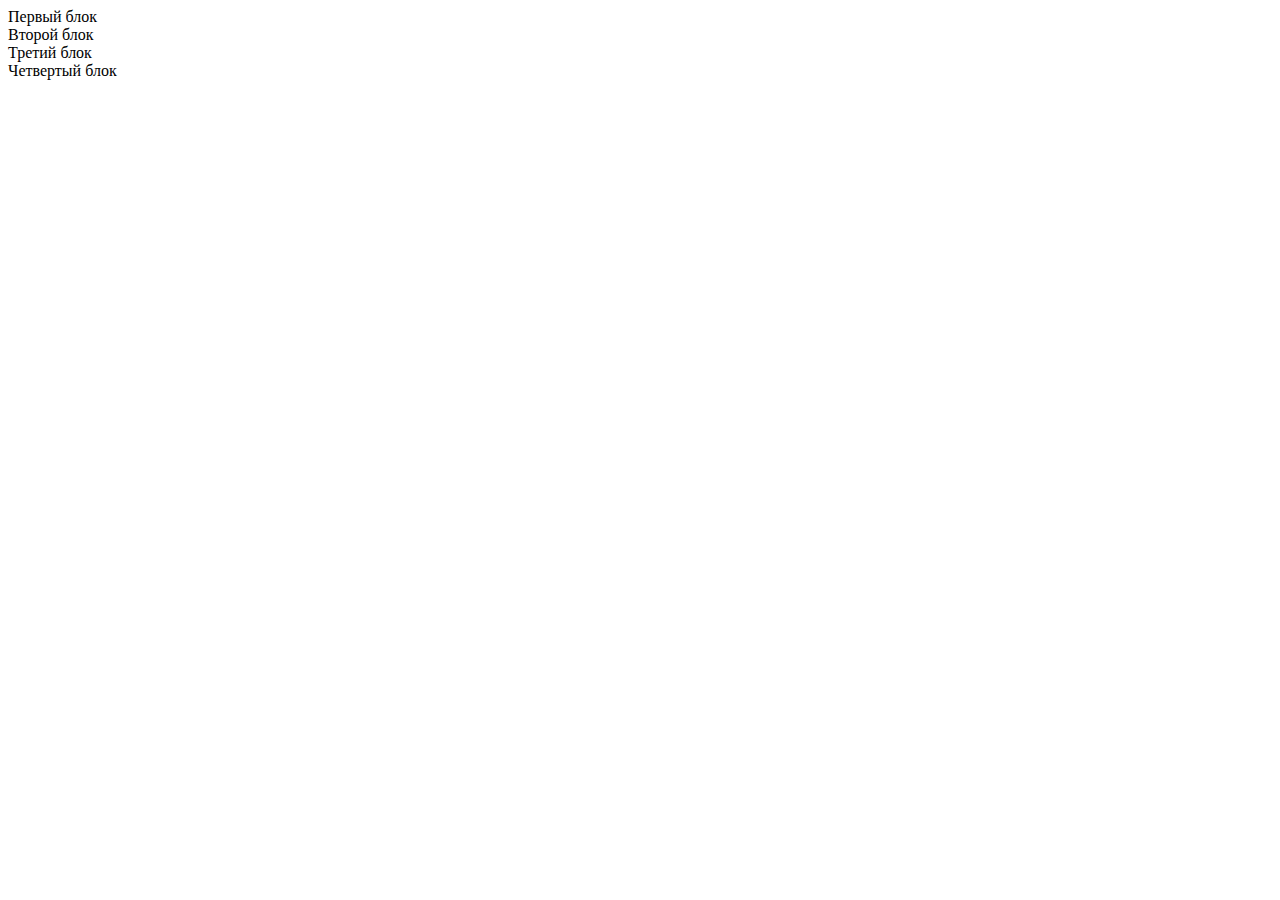
==== index.html @ ec275d07 "Update index.html" ====
<!DOCTYPE html>
<html>
<head>
    <title>Моя первая HTML-страница</title>
    <meta http-equiv="content-type" content="text/html; charset=utf-8" />
    <meta name="keywords" content="моя страница, html-страница, web-документ" />
    <meta name="description" content="Моя первая HTML-страница" />
    <link rel="shortcut icon" type="image/x-icon" href="favicons.png" />
    <link rel="stylesheet" type="text/css" href="css/style.css"/>
</head>
<body>
    <div class="block_1">
        <div class="b1">Первый блок</div>
        <div class="b2">Второй блок</div>
        <div class="b3">Третий блок</div>
        <div class="b4">Четвертый блок</div>
    </div> 
</body>
</html>
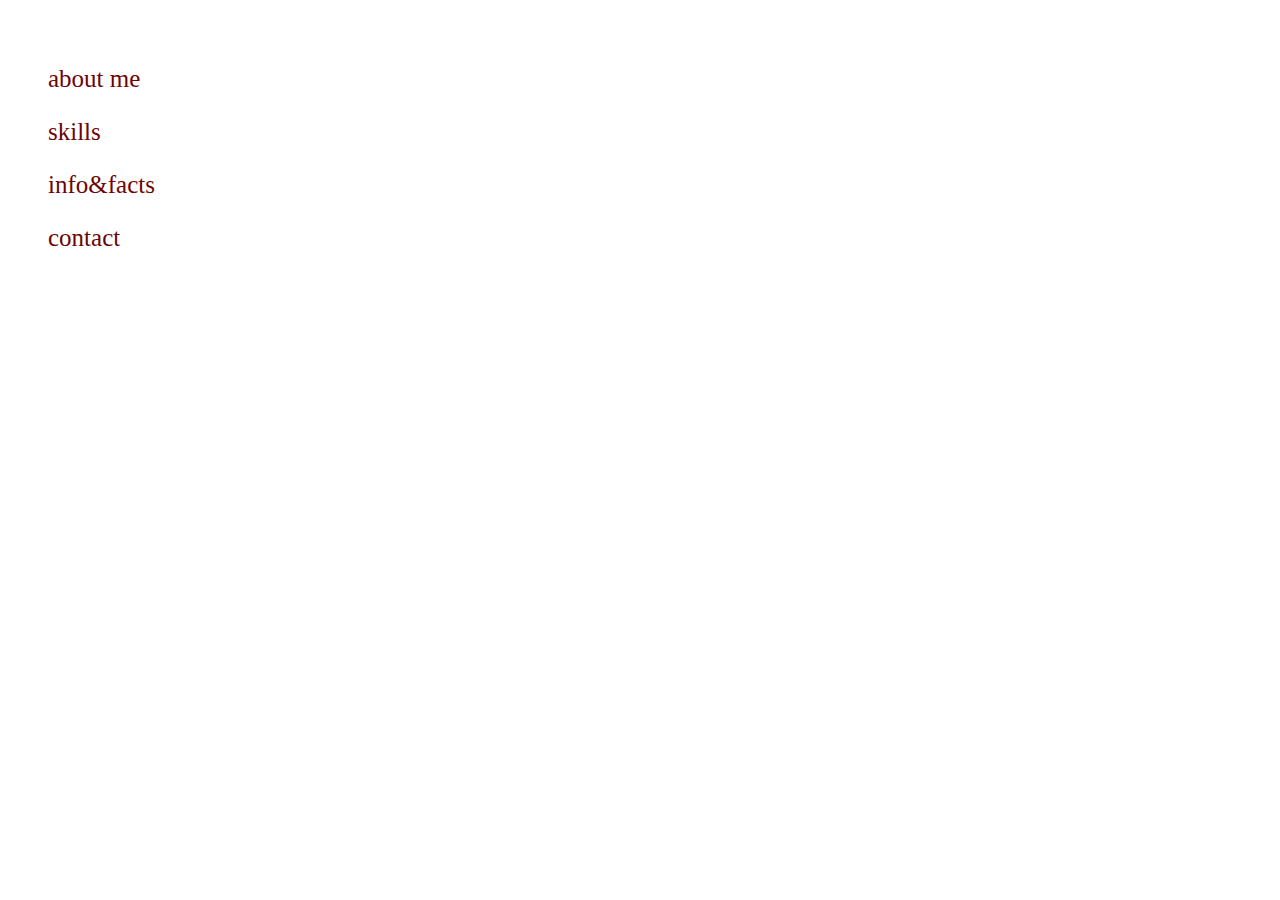
==== commit a44433fd: "Update index.html" ====
--- a/index.html
+++ b/index.html
@@ -1,19 +1,32 @@
 <!DOCTYPE html>
 <html>
 <head>
-    <title>Моя первая HTML-страница</title>
+    <title>Lyashok Igor</title>
     <meta http-equiv="content-type" content="text/html; charset=utf-8" />
     <meta name="keywords" content="моя страница, html-страница, web-документ" />
-    <meta name="description" content="Моя первая HTML-страница" />
-    <link rel="shortcut icon" type="image/x-icon" href="favicons.png" />
-    <link rel="stylesheet" type="text/css" href="css/style.css"/>
+    <meta name="description" content="Lyashok Igor profile page" />
+    <link rel="shortcut icon" type="image/x-icon" href="/image/favicons.png"/>
+    <link rel="stylesheet" type="text/css" href="css/styles.css" />
 </head>
 <body>
-    <div class="block_1">
-        <div class="b1">Первый блок</div>
-        <div class="b2">Второй блок</div>
-        <div class="b3">Третий блок</div>
-        <div class="b4">Четвертый блок</div>
+    <div class="header">
+        <div class = "top">
+            <p>about me</p>
+            <p>skills</p>
+            <p>info&facts</p>                    
+            <p>contact</p>
+        </div>
+        <div class = "download-button"></div>
+        <div class = "photos">
+            <div></div>
+        </div>
     </div> 
+    <div class="content">
+        
+    </div>
+    <div class="footer">
+        
+    </div>
+    
 </body>
 </html>
--- a/css/styles.css
+++ b/css/styles.css
@@ -0,0 +1,9 @@
+
+.top {
+  color: #6c0503;
+  font-size:25px;
+  dispaly: flex;
+  justify-content:flex-end;
+  margin:30px;
+  padding:10px;
+}
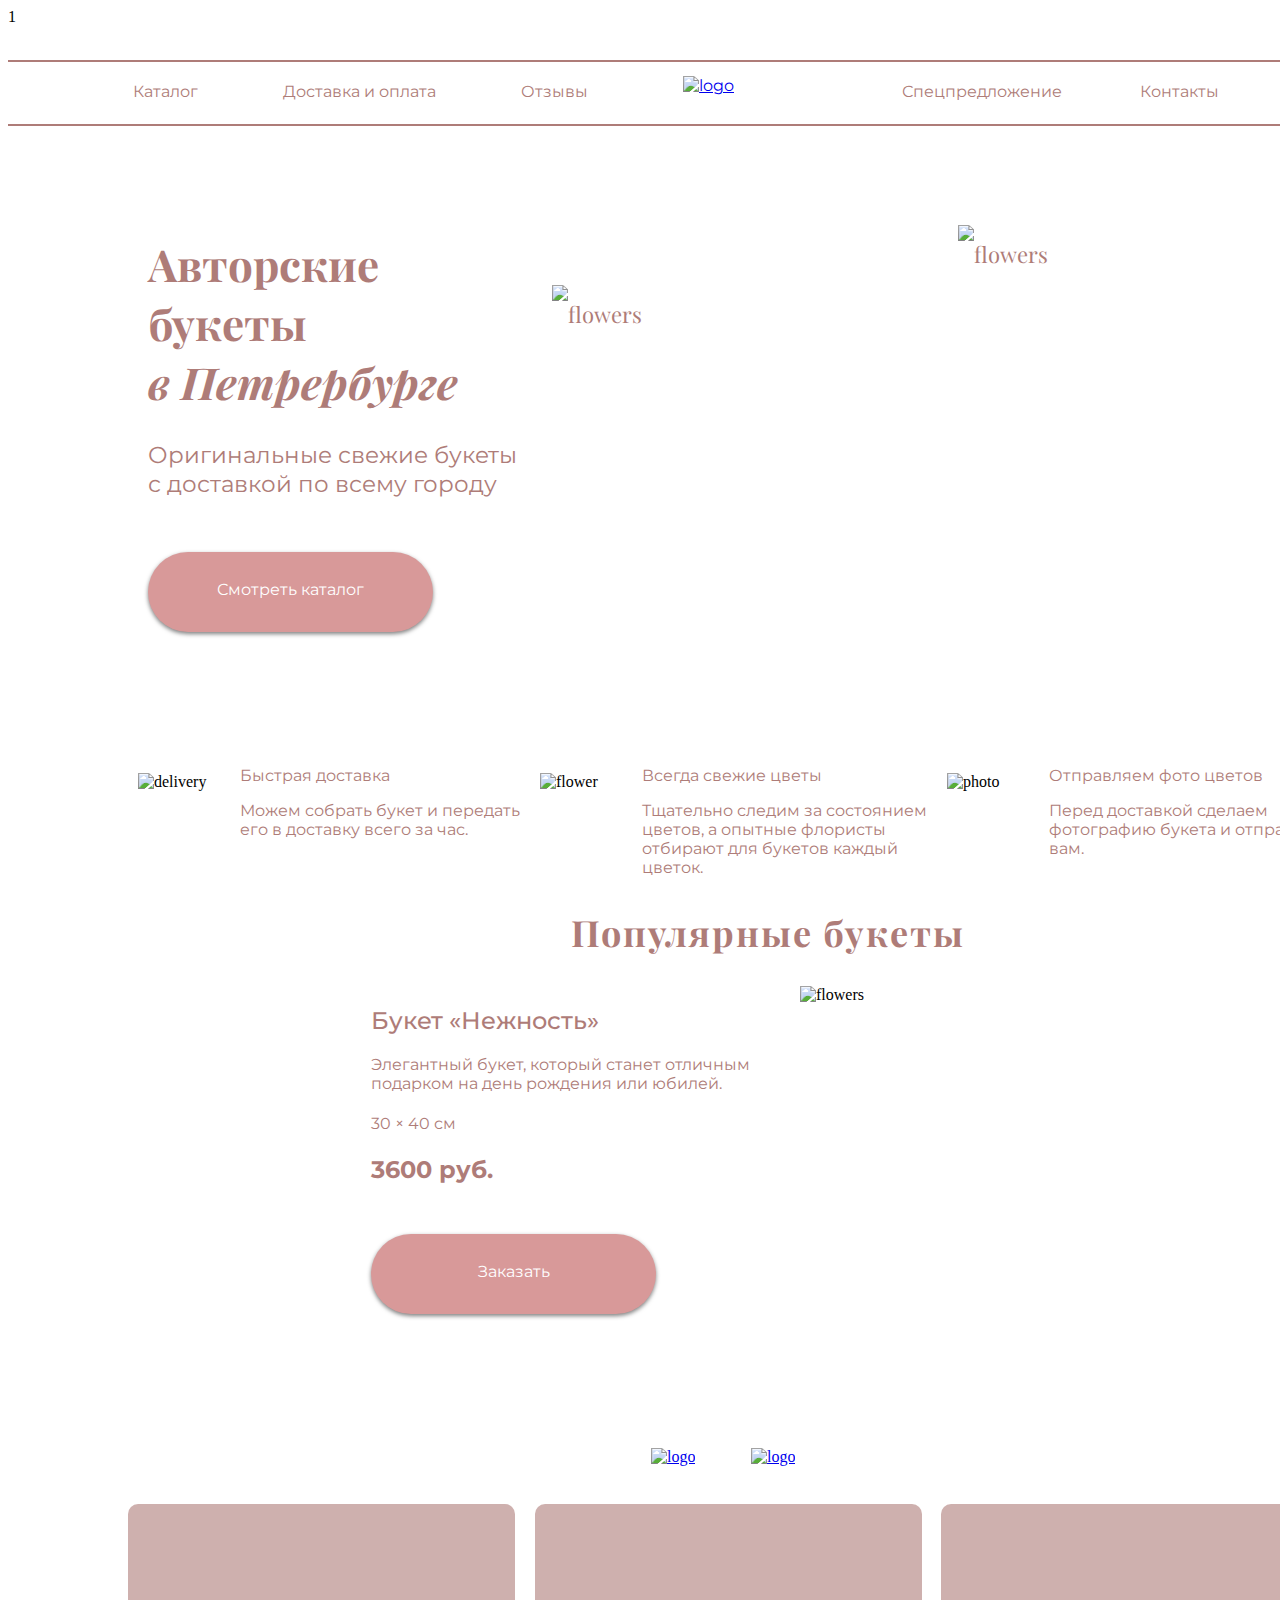
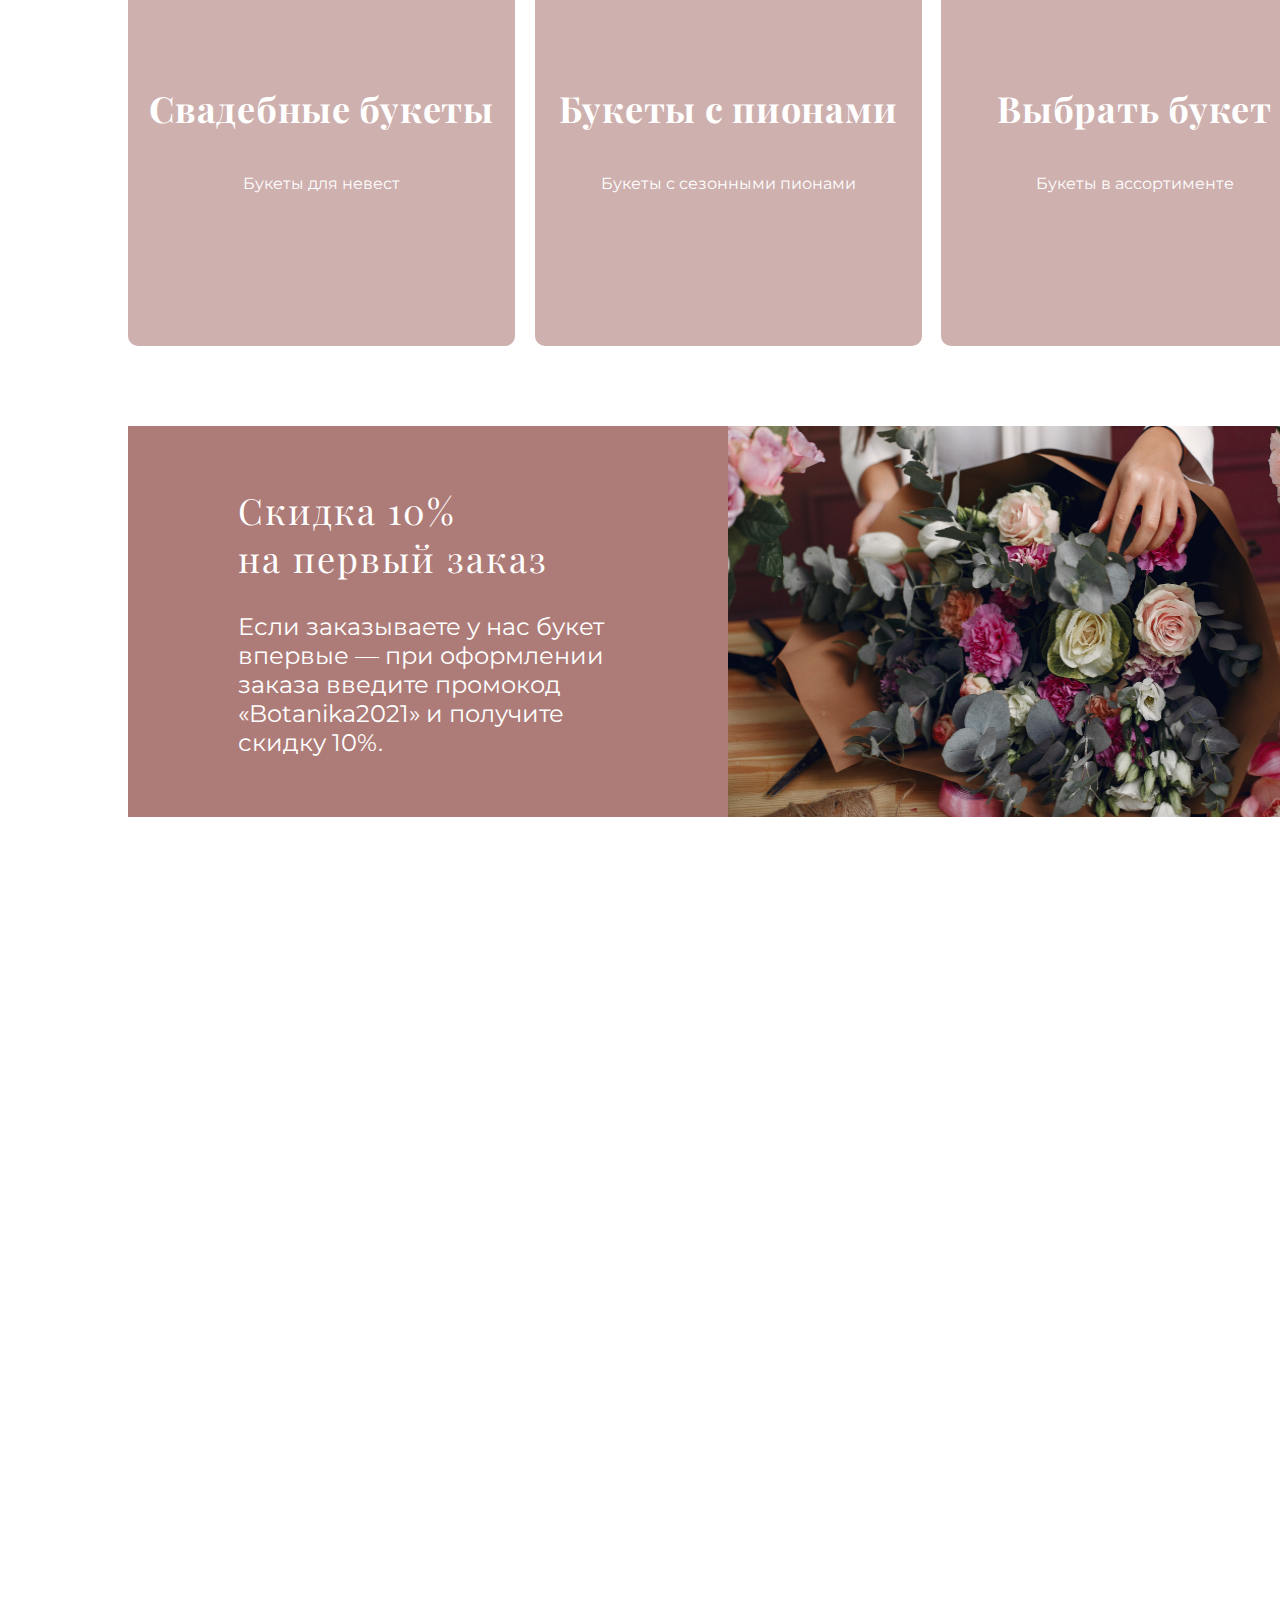
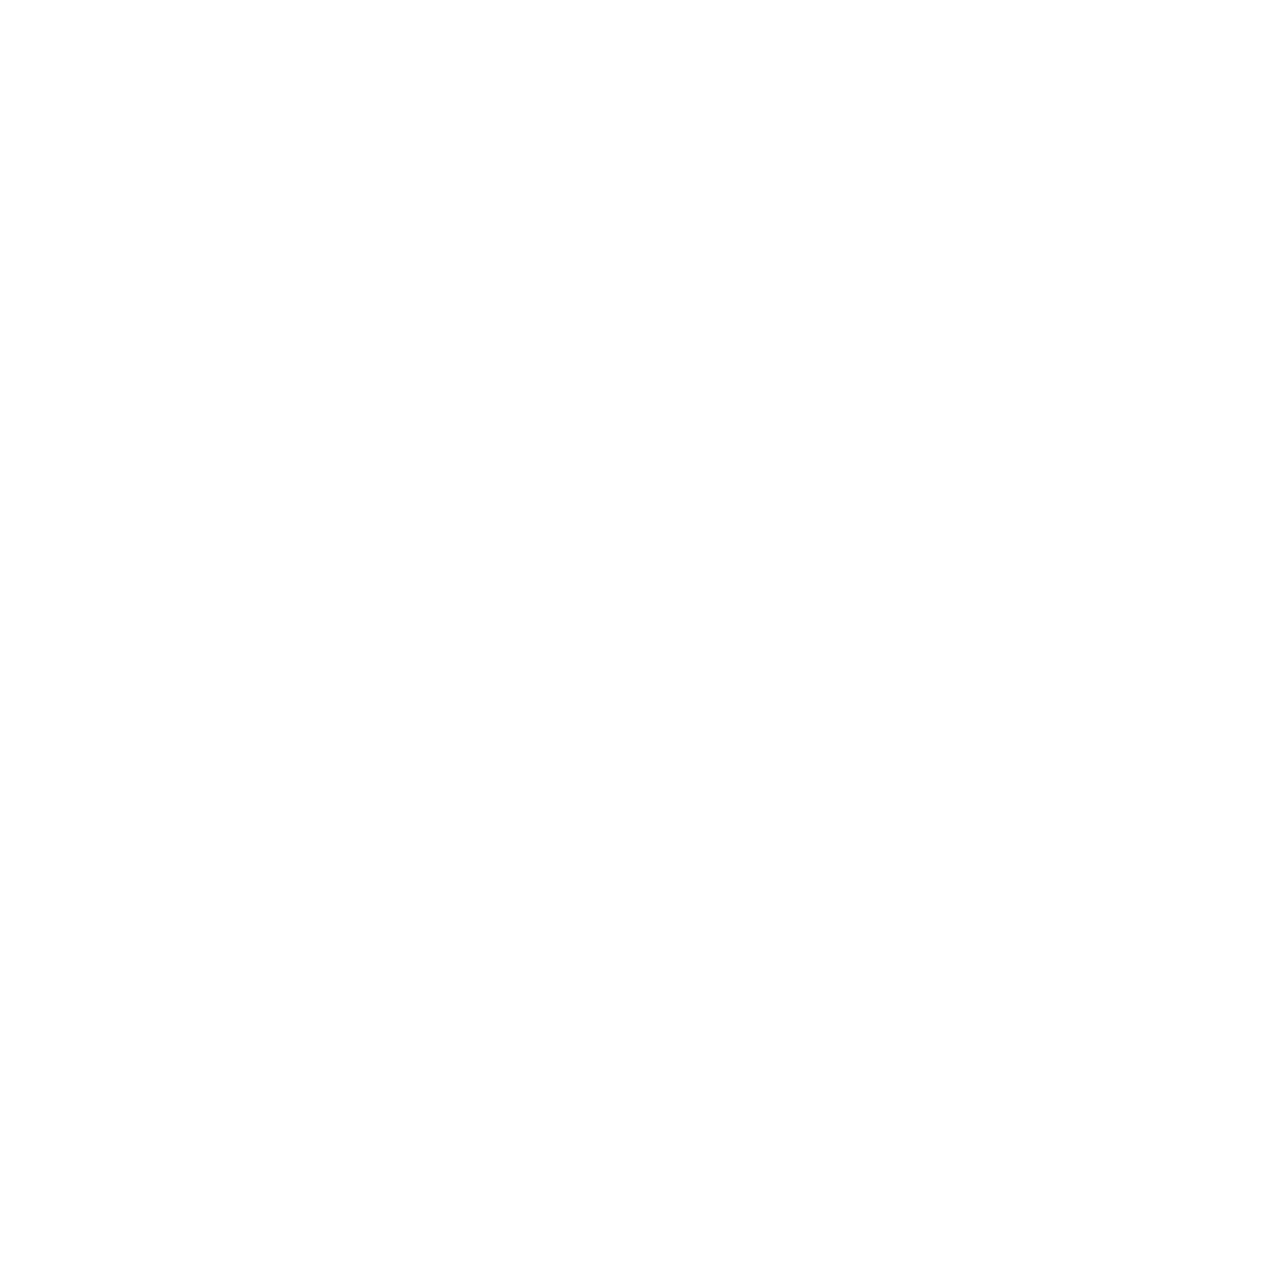
==== commit 0316f189: "update" ====
--- a/index.html
+++ b/index.html
@@ -1,32 +1,197 @@
 <!DOCTYPE html>
-<html>
+<html lang="eng">
 <head>
-    <title>Lyashok Igor</title>
-    <meta http-equiv="content-type" content="text/html; charset=utf-8" />
-    <meta name="keywords" content="моя страница, html-страница, web-документ" />
-    <meta name="description" content="Lyashok Igor profile page" />
-    <link rel="shortcut icon" type="image/x-icon" href="/image/favicons.png"/>
-    <link rel="stylesheet" type="text/css" href="css/styles.css" />
+    <title>Flowers</title>
+    <meta content="text/html; charset=utf-8" http-equiv="content-type"/>
+    <meta content="Продажа цветов" name="keywords"/>
+    <meta content="Flowers shop" name="description"/>
+    <link href="css/styles.css" rel="stylesheet" type="text/css"/>
+    <link href="https://fonts.googleapis.com/css2?family=Playfair+Display&display=swap" rel="stylesheet">
+    <link href="https://fonts.googleapis.com/css2?family=Montserrat:wght@400;500&display=swap" rel="stylesheet">
+    <link href="https://fonts.googleapis.com/css2?family=Questrial&display=swap" rel="stylesheet">
 </head>
 <body>
-    <div class="header">
-        <div class = "top">
-            <p>about me</p>
-            <p>skills</p>
-            <p>info&facts</p>                    
-            <p>contact</p>
+<section>
+    1
+</section>
+<header>
+    <div class="line2"></div>
+    <div class="line3"></div>
+
+    <nav>
+        <ul class="leftMenu">
+            <li>
+                Каталог
+            </li>
+            <li>
+                Доставка и оплата
+            </li>
+            <li>
+                Отзывы
+            </li>
+        </ul>
+        <div>
+            <a class="logo" href="https://google.com" target="_blank">
+                <img src="image/Logo.svg" alt="logo">
+            </a>
         </div>
-        <div class = "download-button"></div>
-        <div class = "photos">
-            <div></div>
+        <ul class="rightMenu">
+            <li>
+                Спецпредложение
+            </li>
+            <li>
+                Контакты
+            </li>
+            <li>
+                Корзина
+            </li>
+
+        </ul>
+    </nav>
+    <div class="promotion">
+        <div class="blocOne">
+            <h1>Авторские букеты<br> <span class="italic">в Петрербурге</span></h1>
+            <p class="description">Оригинальные свежие букеты <br> с доставкой по всему городу</p>
+            <div>
+                <a class="button" href="https://google.com" target="_blank"><p class="buttonCatalog">Смотреть
+                    каталог</p>
+                </a>
+            </div>
         </div>
-    </div> 
-    <div class="content">
-        
+        <div class="images">
+            <img alt="flowers" class="firstImg"
+                 src="image/anna-tukhfatullina-food-photographer-stylist-bq6Gd7pQznU-unsplash 1.png">
+            <img alt="flowers" class="secondImg" src="image/taisiia-shestopal-JZDyFwGAEqY-unsplash 1.png">
+        </div>
     </div>
-    <div class="footer">
-        
+</header>
+<section class="advantages">
+    <img alt="delivery" class="imgAdv" src="image/icon1.svg">
+    <div class="adv">
+        <p>
+            Быстрая доставка
+        </p>
+        <p>
+            Можем собрать букет и передать<br>
+            его в доставку всего за час.
+        </p>
     </div>
-    
+    <img alt="flower" class="imgAdv" src="image/icon2.svg">
+    <div class="adv">
+        <p>
+            Всегда свежие цветы
+        </p>
+        <p>
+            Тщательно следим за состоянием<br>
+            цветов, а опытные флористы<br>
+            отбирают для букетов каждый<br>
+            цветок.
+        </p>
+    </div>
+
+    <img alt="photo" class="imgAdv" src="image/icon3.svg">
+    <div class="adv">
+        <p>
+            Отправляем фото цветов
+        </p>
+        <p>
+            Перед доставкой сделаем<br>
+            фотографию букета и отправим<br>
+            вам.
+        </p>
+    </div>
+</section>
+<section class="popular">
+    <h2 class="popularTitle">
+        Популярные букеты
+    </h2>
+    <div class="popularContent">
+
+        <div class="adv">
+            <h2 class="flowerTitle">
+                Букет «Нежность»
+            </h2>
+            <p>
+                Элегантный букет, который станет отличным<br>
+                подарком на день рождения или юбилей.
+            </p>
+            <h4 class="dimensions">
+                30 × 40 см
+            </h4>
+            <h2>
+                3600 руб.
+            </h2>
+            <a class="button" href="https://google.com" target="_blank">
+                <p class="buttonCatalog">Заказать</p>
+            </a>
+        </div>
+        <img alt="flowers" class="popularImg" src="image/popular.png">
+    </div>
+
+    <div class="slider">
+            <a class="previous" href="https://google.com" target="_blank">
+                <img src="image/Arrow1.svg" alt="logo">
+            </a>
+            <a class="next" href="https://google.com" target="_blank">
+                <img src="image/Arrow2.svg" alt="logo">
+            </a>
+    </div>
+
+</section>
+<section class="catalogChapter">
+    <div class="catalogChapterOne">
+        <div class="backGroundCatalog">
+            <div class="catalogContent">
+                <h2 class="catalogChapterTitle">Свадебные букеты</h2>
+                <p class="buttonCatalog">
+                    Букеты для невест
+                </p>
+            </div>
+        </div>
+    </div>
+    <div class="catalogChapterTwo">
+        <div class="backGroundCatalog">
+            <div class="catalogContent">
+                <h2 class="catalogChapterTitle">Букеты с пионами</h2>
+                <p class="buttonCatalog">
+                    Букеты с сезонными пионами
+                </p>
+            </div>
+        </div>
+    </div>
+    <div class="catalogChapterThree">
+        <div class="backGroundCatalog">
+            <div class="catalogContent">
+                <h2 class="catalogChapterTitle">Выбрать букет</h2>
+                <p class="buttonCatalog">
+                    Букеты в ассортименте
+                </p>
+            </div>
+        </div>
+    </div>
+</section>
+<section class="sale">
+    <div class="saleContent">
+        <h2 class="saleTitle">Скидка 10% <br>
+            на первый заказ</h2>
+        <p class="saleDescription">
+            Если заказываете у нас букет<br>
+            впервые — при оформлении<br>
+            заказа введите промокод<br>
+            «Botanika2021» и получите<br>
+            скидку 10%.
+        </p>
+    </div>
+    <img class="saleImg" src="/image/florist-makes-beautiful-bouquet-studio 1.png"
+         alt="florist-makes-beautiful-bouquet-studio">
+</section>
+
+<main>
+
+</main>
+<footer>
+
+</footer>
+
 </body>
 </html>
--- a/css/styles.css
+++ b/css/styles.css
@@ -1,9 +1,340 @@
-
-.top {
-  color: #6c0503;
-  font-size:25px;
-  dispaly: flex;
-  justify-content:flex-end;
-  margin:30px;
-  padding:10px;
-}
+body {
+    position: relative;
+    width: 1440px;
+    height: 4470px;
+    background-color: #FFFFFF;
+}
+
+header {
+    position: absolute;
+    width: 1440px;
+    height: 608px;
+    left: 0;
+    top: 26px;
+
+    font-family: 'Montserrat', sans-serif;
+    font-style: normal;
+    font-weight: normal;
+
+}
+
+.line2 {
+    position: absolute;
+    width: 1440px;
+    height: 0;
+    left: 0;
+    top: 26px;
+    border: 1px solid #AE7C78;
+    background-color: #AE7C78;
+}
+
+.line3 {
+    position: absolute;
+    width: 1440px;
+    height: 0;
+    left: 0;
+    top: 90px;
+    background-color: #AE7C78;
+    border: 1px solid #AE7C78;
+}
+
+.logo {
+    display: block;
+    background: none;
+    width: 100px;
+    border: 0;
+    padding-top: 10px;
+    padding-left: 10px;
+}
+
+nav {
+    position: absolute;
+    width: 1440px;
+    top: 32px;
+    display: inline-flex;
+    font-size: 16px;
+    line-height: 20px;
+    color: #AE7C78;
+}
+
+ul {
+    list-style-type: none;
+    display: -webkit-flex;
+    width: 720px;
+    justify-content: space-evenly;
+}
+
+.promotion {
+    position: absolute;
+    display: flex;
+    width: 384px;
+    height: 118px;
+    left: 140px;
+    top: 171px;
+    font-family: 'Playfair Display', serif;
+    font-style: normal;
+    font-weight: normal;
+    font-size: 22px;
+    line-height: 59px;
+    color: #AE7C78;
+}
+
+.italic {
+    font-style: italic;
+}
+
+.description {
+    width: 384px;
+    height: 58px;
+    left: 130px;
+    top: 313px;
+    font-family: 'Montserrat', sans-serif;
+    font-style: normal;
+    font-weight: normal;
+    font-size: 23px;
+    line-height: 29px;
+}
+
+.button {
+    display: inline-block;
+    width: 285px;
+    height: 80px;
+    left: 120px;
+    top: 435px;
+    border: none;
+    text-align: center;
+    text-decoration: none;
+    background: #D89999;
+    border-radius: 40px;
+    margin-top: 30px;
+    box-shadow: 0 2px 4px 0 rgba(0, 0, 0, 0.5);
+}
+
+.buttonCatalog {
+
+    padding-top: 12px;
+    font-family: 'Montserrat', sans-serif;
+    font-style: normal;
+    font-weight: normal;
+    font-size: 16px;
+    line-height: 20px;
+    color: #FFFFFF;
+
+}
+
+.images {
+    display: flex;
+    border-radius: 10px;
+    padding: 20px;
+}
+
+.firstImg {
+    width: 386px;
+    height: 404px;
+    left: 527px;
+    top: 200px;
+    margin-top: 60px;
+}
+
+.secondImg {
+    padding-left: 20px;
+    width: 387px;
+    height: 420px;
+    left: 933px;
+    top: 171px;
+}
+
+.advantages {
+    position: absolute;
+    margin-top: 60px;
+    display: flex;
+    justify-content: space-around;
+    width: 1200px;
+    height: 108px;
+    left: 120px;
+    top: 682px;
+}
+
+.adv {
+    font-family: 'Montserrat', sans-serif;
+    font-size: 16px;
+    color: #AE7C78;
+    font-style: normal;
+    font-weight: normal;
+}
+
+.imgAdv {
+    position: relative;
+    Width: 82px;
+    Height: 55px;
+    float: left;
+    padding-top: 23px;
+}
+
+.popular {
+    position: absolute;
+    width: 794px;
+    height: 546px;
+    left: 363px;
+    top: 870px;
+}
+
+.flowerTitle {
+    font-style: normal;
+    font-weight: 500;
+    line-height: 29px;
+}
+
+.flowerTitle {
+    font-size: 24px;
+}
+
+.popularTitle {
+    text-align: center;
+    font-family: 'Playfair Display', serif;
+    font-style: normal;
+    font-weight: bold;
+    font-size: 36px;
+    line-height: 48px;
+    color: #AE7C78;
+    letter-spacing: 2px;
+}
+
+.popularContent {
+    display: flex;
+}
+
+.dimensions {
+    font-style: normal;
+    font-weight: normal;
+    font-size: 16px;
+    line-height: 20px;
+}
+
+.popularImg {
+    padding-left: 50px;
+}
+
+.slider {
+    position: absolute;
+    left: 280px;
+    top: 570px;
+    display: flex;
+
+
+}
+
+.previous {
+
+    width: 50px;
+    height: 15px;
+
+}
+
+.next {
+    margin-left: 50px;
+    width: 50px;
+    height: 15px;
+}
+
+.catalogChapter {
+    position: absolute;
+    width: 1200px;
+    height: 442px;
+    left: 120px;
+    top: 1496px;
+    display: flex;
+    justify-content: space-between;
+}
+
+.catalogChapterOne {
+
+    border-radius: 10px;
+    width: 387px;
+    height: 442px;
+    background-image: url(/image/catalogChapterOne.png);
+}
+
+.catalogChapterTwo {
+
+    border-radius: 10px;
+    width: 387px;
+    height: 442px;
+    background-image: url(/image/catalogChapterTwo.png);
+}
+
+.catalogChapterThree {
+
+    border-radius: 10px;
+    width: 387px;
+    height: 442px;
+    background-image: url(/image/catalogChapterThree.png);
+}
+
+.backGroundCatalog {
+    position: absolute;
+    width: 387px;
+    height: 442px;
+    border-radius: 10px;
+    background: rgba(174, 124, 120, 0.6);
+}
+
+.catalogContent {
+    text-align: center;
+    margin-top: 180px;
+}
+
+.catalogChapterTitle {
+    font-family: 'Playfair Display', serif;
+    font-style: normal;
+    font-weight: bold;
+    font-size: 36px;
+    letter-spacing: 0.02em;
+    color: #FFFFFF;
+}
+
+.sale {
+    position: absolute;
+    display: flex;
+    width: 1200px;
+    height: 391px;
+    left: 120px;
+    top: 2018px;
+    background: #AE7C78;
+}
+
+.saleImg {
+    width: 50%;
+    float: end;
+}
+
+.saleContent {
+    padding-top: 30px;
+    width: 50%;
+    justify-content: space-around;
+}
+
+.saleTitle {
+    width: 387px;
+    padding-left: 110px;
+    font-family: 'Playfair Display', serif;
+    font-style: normal;
+    font-weight: lighter;
+    font-size: 36px;
+    letter-spacing: 2px;
+    color: #FFFFFF;
+}
+
+.saleDescription {
+    width: 387px;
+    height: 145px;
+    padding-left: 110px;
+    text-align: left;
+    font-family: 'Montserrat', sans-serif;
+    font-style: normal;
+    font-weight: normal;
+    font-size: 24px;
+    line-height: 29px;
+
+    color: #FFFFFF;
+}
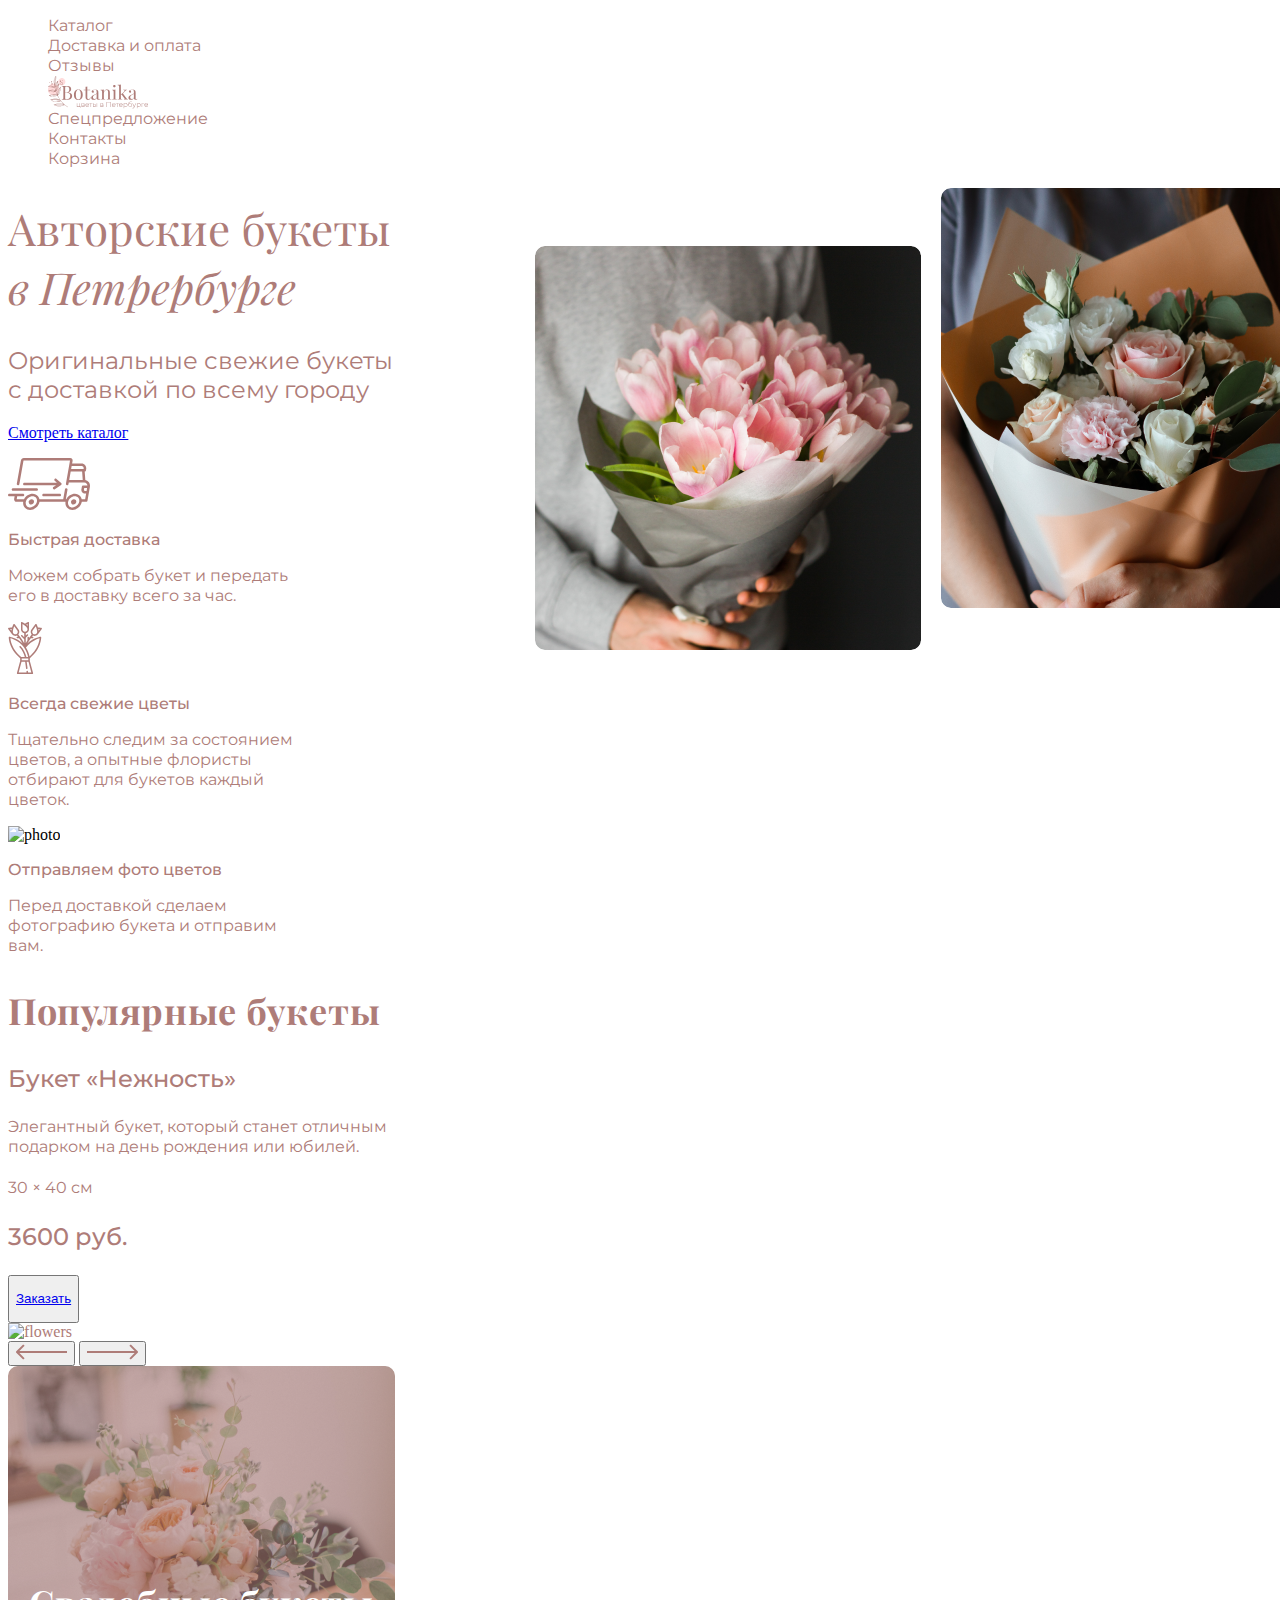
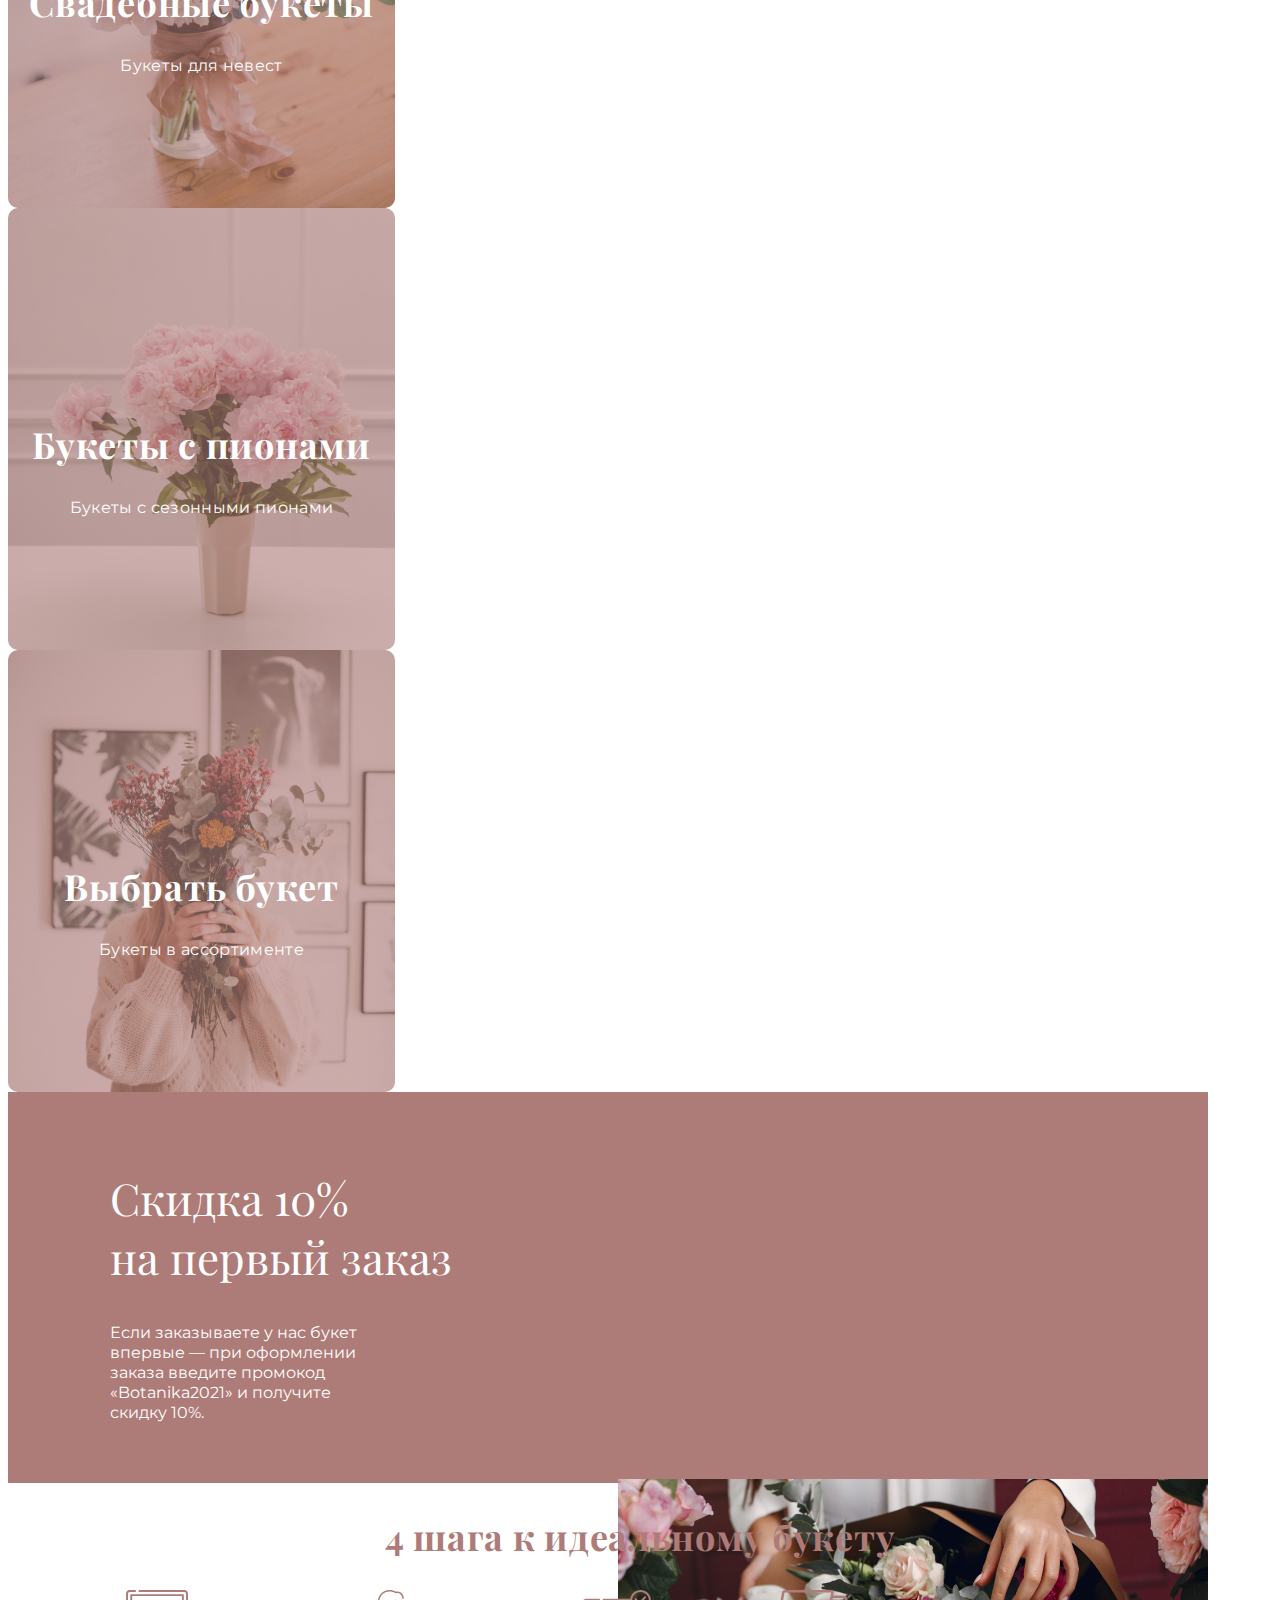
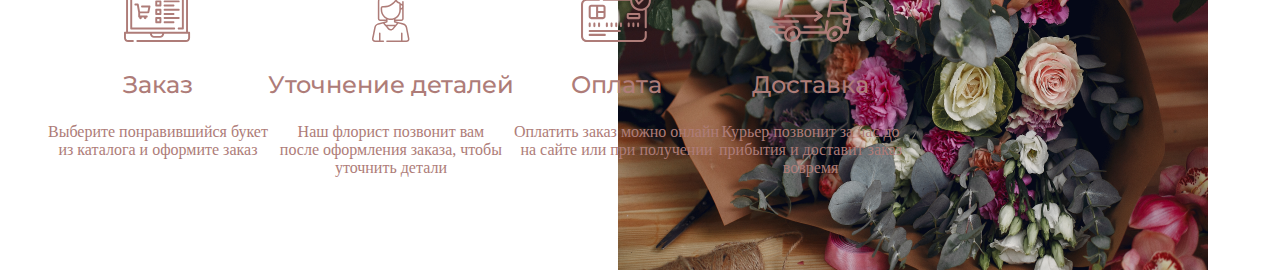
==== commit 6f24f864: "update html update CSS" ====
--- a/index.html
+++ b/index.html
@@ -5,193 +5,339 @@
     <meta content="text/html; charset=utf-8" http-equiv="content-type"/>
     <meta content="Продажа цветов" name="keywords"/>
     <meta content="Flowers shop" name="description"/>
+    <link rel="preconnect" href="https://fonts.googleapis.com">
+    <link rel="preconnect" href="https://fonts.gstatic.com" crossorigin>
+    <link href="https://fonts.googleapis.com/css2?family=Montserrat:wght@400;500;700&family=Playfair+Display:ital,wght@0,400;0,700;1,400&display=swap" rel="stylesheet">
     <link href="css/styles.css" rel="stylesheet" type="text/css"/>
-    <link href="https://fonts.googleapis.com/css2?family=Playfair+Display&display=swap" rel="stylesheet">
-    <link href="https://fonts.googleapis.com/css2?family=Montserrat:wght@400;500&display=swap" rel="stylesheet">
-    <link href="https://fonts.googleapis.com/css2?family=Questrial&display=swap" rel="stylesheet">
 </head>
 <body>
-<section>
-    1
-</section>
+
 <header>
     <div class="line2"></div>
-    <div class="line3"></div>
-
     <nav>
         <ul class="leftMenu">
             <li>
-                Каталог
-            </li>
-            <li>
-                Доставка и оплата
-            </li>
-            <li>
-                Отзывы
-            </li>
-        </ul>
-        <div>
-            <a class="logo" href="https://google.com" target="_blank">
-                <img src="image/Logo.svg" alt="logo">
-            </a>
-        </div>
-        <ul class="rightMenu">
-            <li>
-                Спецпредложение
-            </li>
-            <li>
-                Контакты
-            </li>
-            <li>
-                Корзина
-            </li>
-
+                <a class="softTitle" href="https://google.com" target="_blank">Каталог</a>
+            </li>
+            <li>
+                <a class="softTitle" href="https://google.com" target="_blank">Доставка и оплата</a>
+            </li>
+            <li>
+                <a class="softTitle" href="https://google.com" target="_blank">Отзывы</a>
+            </li>
+            <li class="logo">
+                <a href="https://google.com" target="_blank">
+                    <img alt="logo" src="image/logo.svg">
+                </a>
+            </li>
+            <li>
+                <a class="softTitle " href="https://google.com" target="_blank">Спецпредложение</a>
+            </li>
+            <li>
+                <a class="softTitle" href="https://google.com" target="_blank">Контакты</a>
+            </li>
+            <li>
+                <a class="softTitle" href="https://google.com" target="_blank">Корзина</a>
+            </li>
         </ul>
     </nav>
-    <div class="promotion">
-        <div class="blocOne">
-            <h1>Авторские букеты<br> <span class="italic">в Петрербурге</span></h1>
-            <p class="description">Оригинальные свежие букеты <br> с доставкой по всему городу</p>
-            <div>
-                <a class="button" href="https://google.com" target="_blank"><p class="buttonCatalog">Смотреть
-                    каталог</p>
-                </a>
-            </div>
-        </div>
-        <div class="images">
-            <img alt="flowers" class="firstImg"
-                 src="image/anna-tukhfatullina-food-photographer-stylist-bq6Gd7pQznU-unsplash 1.png">
-            <img alt="flowers" class="secondImg" src="image/taisiia-shestopal-JZDyFwGAEqY-unsplash 1.png">
-        </div>
-    </div>
+
+    <div class="line3"></div>
 </header>
-<section class="advantages">
-    <img alt="delivery" class="imgAdv" src="image/icon1.svg">
-    <div class="adv">
-        <p>
-            Быстрая доставка
-        </p>
-        <p>
-            Можем собрать букет и передать<br>
-            его в доставку всего за час.
-        </p>
-    </div>
-    <img alt="flower" class="imgAdv" src="image/icon2.svg">
-    <div class="adv">
-        <p>
-            Всегда свежие цветы
-        </p>
-        <p>
-            Тщательно следим за состоянием<br>
-            цветов, а опытные флористы<br>
-            отбирают для букетов каждый<br>
-            цветок.
-        </p>
-    </div>
-
-    <img alt="photo" class="imgAdv" src="image/icon3.svg">
-    <div class="adv">
-        <p>
-            Отправляем фото цветов
-        </p>
-        <p>
-            Перед доставкой сделаем<br>
-            фотографию букета и отправим<br>
-            вам.
-        </p>
-    </div>
-</section>
-<section class="popular">
-    <h2 class="popularTitle">
-        Популярные букеты
-    </h2>
-    <div class="popularContent">
-
+<main>
+
+
+    <section class="promotion">
+            <div class="blocOne">
+                <h1 class="bigTitle">Авторские букеты<br> <span class="italic">в Петрербурге</span></h1>
+                <h2 class="softTitle description">Оригинальные свежие букеты <br> с доставкой по всему городу</h2>
+                <div>
+                    <a class="button" href="https://google.com" target="_blank"><p class="buttonCatalog">Смотреть
+                        каталог</p>
+                    </a>
+                </div>
+            </div>
+            <div class="images">
+                <img alt="flowers" class="firstImg"
+                     src="image/anna-tukhfatullina-food-photographer-stylist-unsplash.png">
+                <img alt="flowers" class="secondImg" src="image/taisiia-shestopal.png">
+            </div>
+        </section>
+
+    <section class="advantages">
+        <img alt="delivery" class="imgAdv" src="image/icon-one.svg">
         <div class="adv">
-            <h2 class="flowerTitle">
-                Букет «Нежность»
-            </h2>
-            <p>
-                Элегантный букет, который станет отличным<br>
-                подарком на день рождения или юбилей.
+            <h3 class="softTitle promotionTitle">
+                Быстрая доставка
+            </h3>
+            <p class="softTitle">
+                Можем собрать букет и передать<br>
+                его в доставку всего за час.
             </p>
-            <h4 class="dimensions">
-                30 × 40 см
-            </h4>
-            <h2>
-                3600 руб.
-            </h2>
-            <a class="button" href="https://google.com" target="_blank">
-                <p class="buttonCatalog">Заказать</p>
-            </a>
-        </div>
-        <img alt="flowers" class="popularImg" src="image/popular.png">
-    </div>
-
-    <div class="slider">
-            <a class="previous" href="https://google.com" target="_blank">
-                <img src="image/Arrow1.svg" alt="logo">
-            </a>
-            <a class="next" href="https://google.com" target="_blank">
-                <img src="image/Arrow2.svg" alt="logo">
-            </a>
-    </div>
-
-</section>
+        </div>
+        <img alt="flower" class="imgAdv" src="image/icon-two.svg">
+        <div class="adv">
+            <h3 class="softTitle promotionTitle">
+                Всегда свежие цветы
+            </h3>
+            <p class="softTitle">
+                Тщательно следим за состоянием<br>
+                цветов, а опытные флористы<br>
+                отбирают для букетов каждый<br>
+                цветок.
+            </p>
+        </div>
+        <img alt="photo" class="imgAdv" src="image/icon3.svg">
+        <div class="adv">
+            <h3 class="softTitle promotionTitle">
+                Отправляем фото цветов
+            </h3>
+            <p class="softTitle">
+                Перед доставкой сделаем<br>
+                фотографию букета и отправим<br>
+                вам.
+            </p>
+        </div>
+    </section>
+
+   <section class="popular">
+       <h2 class="popularTitle">
+           Популярные букеты
+       </h2>
+       <div>
+
+           <div>
+               <h3 class="softTitle popularSubTitle">
+                   Букет «Нежность»
+               </h3>
+               <p class="softTitle">
+                   Элегантный букет, который станет отличным<br>
+                   подарком на день рождения или юбилей.
+               </p>
+               <h4  class="softTitle">
+                   30 × 40 см
+               </h4>
+               <p class="softTitle popularSubTitle">
+                   3600 руб.
+               </p>
+
+               <button>
+                   <a href="https://google.com" target="_blank">
+                   <p>Заказать</p>
+                   </a>
+               </button>
+           </div>
+           <img alt="flowers" src="image/popular.png">
+       </div>
+
+       <div>
+               <button>
+                       <a href="https://google.com" target="_blank">
+                            <img src="image/arrow-left.svg" alt="logo">
+                       </a>
+               </button>
+
+               <button>
+                    <a href="https://google.com" target="_blank">
+                        <img src="image/Arrow-right.svg" alt="logo">
+                    </a>
+               </button>
+       </div>
+
+   </section>
+
 <section class="catalogChapter">
-    <div class="catalogChapterOne">
-        <div class="backGroundCatalog">
+    <div class="catalogChapterOne catalogSegmentSize">
+        <div class="catalogBackground catalogSegmentSize">
             <div class="catalogContent">
-                <h2 class="catalogChapterTitle">Свадебные букеты</h2>
-                <p class="buttonCatalog">
+                <h2 class="popularTitle">Свадебные букеты</h2>
+                <p class="softTitle catalogColor">
                     Букеты для невест
                 </p>
             </div>
         </div>
     </div>
-    <div class="catalogChapterTwo">
-        <div class="backGroundCatalog">
+    <div class="catalogChapterTwo catalogSegmentSize">
+        <div class="catalogBackground catalogSegmentSize">
             <div class="catalogContent">
-                <h2 class="catalogChapterTitle">Букеты с пионами</h2>
-                <p class="buttonCatalog">
+                <h2 class="popularTitle">Букеты с пионами</h2>
+                <p class="softTitle catalogColor">
                     Букеты с сезонными пионами
                 </p>
             </div>
         </div>
     </div>
-    <div class="catalogChapterThree">
-        <div class="backGroundCatalog">
+    <div class="catalogChapterThree catalogSegmentSize">
+        <div class="catalogBackground catalogSegmentSize">
             <div class="catalogContent">
-                <h2 class="catalogChapterTitle">Выбрать букет</h2>
-                <p class="buttonCatalog">
+                <h2 class="popularTitle">Выбрать букет</h2>
+                <p class="softTitle catalogColor">
                     Букеты в ассортименте
                 </p>
             </div>
         </div>
     </div>
 </section>
+
 <section class="sale">
-    <div class="saleContent">
-        <h2 class="saleTitle">Скидка 10% <br>
-            на первый заказ</h2>
-        <p class="saleDescription">
-            Если заказываете у нас букет<br>
-            впервые — при оформлении<br>
-            заказа введите промокод<br>
-            «Botanika2021» и получите<br>
-            скидку 10%.
-        </p>
+ <div class="saleContent ">
+     <h2 class="bigTitle whiteColor">Скидка 10% <br>
+         на первый заказ</h2>
+     <p class="softTitle whiteColor">
+         Если заказываете у нас букет<br>
+         впервые — при оформлении<br>
+         заказа введите промокод<br>
+         «Botanika2021» и получите<br>
+         скидку 10%.
+     </p>
+ </div>
+ <img class="saleImg" src="image/florist-makes-beautiful-bouquet-studio.png"
+      alt="florist-makes-beautiful-bouquet-studio">
+</section>
+
+<section class="steps">
+
+     <h2 class="popularTitle">
+         4 шага к идеальному букету
+     </h2>
+     <div class="stepsContent">
+         <ul class="stepsBlock">
+             <li >
+                 <img class="stepsPictures" src="image/komp.svg" alt="art">
+                 <p class="softTitle popularSubTitle">Заказ</p>
+                 <p>Выберите понравившийся букет<br>
+                     из каталога и оформите заказ</p>
+             </li>
+             <li>
+                 <img class="stepsPictures" src="image/girl.svg" alt="logo">
+                 <p class="softTitle popularSubTitle">Уточнение деталей</p>
+                 <p>Наш флорист позвонит вам<br>
+                 после оформления заказа, чтобы<br>
+                 уточнить детали</p>
+             </li>
+             <li>
+                 <img class="stepsPictures" src="image/form.svg" alt="form">
+                 <p class="softTitle popularSubTitle">Оплата</p>
+                 <p>Оплатить заказ можно онлайн<br>
+                 на сайте или при получении<br></p>
+             </li>
+             <li>
+                 <img class="stepsPictures" src="image/group.svg" alt="bus">
+                 <p class="softTitle popularSubTitle">Доставка</p>
+                 <p>Курьер позвонит за час до<br>
+                 прибытия и доставит заказ<br>
+                 вовремя</p>
+             </li>
+         </ul>
+     </div>
+
+</section>
+    <!--
+<section class="news">
+ <div class="newsText">
+     <h2 class="newsTitle">
+         Следите за нашими новостями
+     </h2>
+     <p class="newsContent">
+         Подписывайтесь на наши<br>
+         соцсети и узнавайте<br>
+         о новинках и акциях первым.
+     </p>
+     <div class="socials">
+         <a class="instagram" href="https://google.com">Insta</a>a
+         <a class="twiter" href="https://google.com">Twiter</a>a
+         <a class="facebook" href="https://google.com">Facebook</a>a
+     </div>
+ </div>
+ <div class="newsPics">
+     <img src="image/samantha-gades.png" alt="flowrs">
+     <img src="image/insung-yoon.png" alt="flowrs">
+     <img src="image/demi-he-hPcxvCecdPI-unsplash.png" alt="flowrs">
+ </div>
+</section>
+
+<section class="feedback">
+ <h2 class="feedbackTitle">
+     Отзывы
+ </h2>
+ <div class="feedbackContent">
+     <ul>
+         <li>
+             <p class="feedbackSubTile">
+             Всё очень понравилось! Быстрое<br>
+             оформление заказа, выбор<br>
+             удобного времени доставки. Всем<br>
+             большое спасибо!</p>
+             <h3 class="userName">
+                 Марина
+             </h3>
+         </li>
+         <li>
+             <p class="feedbackSubTile">
+             Внимательные флористы,<br>
+             вежливые. Магазин находится<br>
+             прям рядом с метро. Букет очень<br>
+             понравился, буду ещё заказывать!</p>
+             <h3 class="userName">
+                 Татьяна
+             </h3>
+         </li>
+         <li>
+             <p class="feedbackSubTile">
+             Выбор букетов на любой вкус<br>
+             и цену. Бывают хорошие скидки,<br>
+             а флористы всегда помогут и точно<br>
+             соберут красивый букет!</p>
+             <h3 class="userName">
+                 Ольга
+             </h3>
+         </li>
+     </ul>
+ </div>
+
+</section>
+
+<section class="contacts">
+ <div class="map">
+     <div class="contactsContent">
+         <h2>Мы ждем вас</h2>
+         <p>Приходите к нам:</p>
+         <p>Санкт-Петербург,<br>
+             ул. Большая Конюшенная, 19</p>
+         <p>Режим работы:</p>
+         <p>Пн-Вск, с 9-00 до 20-00</p>
+         <p>Позвоните нам:</p>
+         <p>+ 7 (812) 983-47-19</p>
+         <p>Напишите нам:</p>
+         <p>info@botanika.ru</p>
+     </div>
+ </div>
+</section>-->
+
+
+</main>
+<!--
+
+<footer>
+<div class="footerMenu">
+    <a class="logo" href="https://google.com"></a>
+    <ul class="nav">
+        <li>Каталог</li>
+        <li>Доставка и оплата</li>
+        <li>Отзывы</li>
+        <li>Спецпредложения</li>
+        <li>Контакты</li>
+    </ul>
+    <div class="socials">
+        <a class="instagram" href="https://google.com">Insta</a>a
+        <a class="twiter" href="https://google.com">Twiter</a>a
+        <a class="facebook" href="https://google.com">Facebook</a>a
     </div>
-    <img class="saleImg" src="/image/florist-makes-beautiful-bouquet-studio 1.png"
-         alt="florist-makes-beautiful-bouquet-studio">
-</section>
-
-<main>
-
-</main>
-<footer>
-
+
+
+</div>
 </footer>
+-->
 
 </body>
 </html>
--- a/css/styles.css
+++ b/css/styles.css
@@ -1,340 +1,163 @@
-body {
+body{
     position: relative;
-    width: 1440px;
-    height: 4470px;
-    background-color: #FFFFFF;
 }
 
 header {
-    position: absolute;
     width: 1440px;
-    height: 608px;
-    left: 0;
-    top: 26px;
+}
 
-    font-family: 'Montserrat', sans-serif;
+.leftMenu {
+    list-style-type: none;
+}
+
+.logo {
+    width: 100px;
+    height: 33px;
+}
+
+.softTitle {
+    font-family: "Montserrat", sans-serif;
     font-style: normal;
     font-weight: normal;
+    color: #AE7C78;
+    font-size: 16px;
+    line-height: 20px;
+    text-decoration: none;
+}
+
+.whiteColor {
+    color: #FFFFFF;
+}
+/* *** SECTION PROMOTION *** */
+.promotion {
+    color:#AE7C78;
+}
+.description {
+    font-size: 24px;
+    line-height: 29px;
+}
+
+.italic{
+    font-style: italic;
+}
+
+.bigTitle {
+    font-family: "Playfair Display",sans-serif;
+    font-style: normal;
+    font-weight: normal;
+    font-size: 44px;
+    line-height: 59px;
 
 }
 
-.line2 {
+.firstImg {
     position: absolute;
-    width: 1440px;
-    height: 0;
-    left: 0;
-    top: 26px;
-    border: 1px solid #AE7C78;
-    background-color: #AE7C78;
+    width: 386px;
+    height: 404px;
+    left: 527px;
+    top: 230px;
+    border-radius: 10px;
 }
 
-.line3 {
+.secondImg {
     position: absolute;
-    width: 1440px;
-    height: 0;
-    left: 0;
-    top: 90px;
-    background-color: #AE7C78;
-    border: 1px solid #AE7C78;
+    width: 387px;
+    height: 420px;
+    left: 933px;
+    top: 172px;
+    border-radius: 10px;
 }
 
-.logo {
-    display: block;
-    background: none;
-    width: 100px;
-    border: 0;
-    padding-top: 10px;
-    padding-left: 10px;
+/* *** SECTION ADVANTAGES *** */
+
+.promotionTitle {
+    font-weight: 500;
 }
 
-nav {
-    position: absolute;
-    width: 1440px;
-    top: 32px;
-    display: inline-flex;
-    font-size: 16px;
-    line-height: 20px;
+/* *** SECTION POPULAR *** */
+
+.popular {
     color: #AE7C78;
 }
 
-ul {
-    list-style-type: none;
-    display: -webkit-flex;
-    width: 720px;
-    justify-content: space-evenly;
-}
-
-.promotion {
-    position: absolute;
-    display: flex;
-    width: 384px;
-    height: 118px;
-    left: 140px;
-    top: 171px;
-    font-family: 'Playfair Display', serif;
-    font-style: normal;
-    font-weight: normal;
-    font-size: 22px;
-    line-height: 59px;
-    color: #AE7C78;
-}
-
-.italic {
-    font-style: italic;
-}
-
-.description {
-    width: 384px;
-    height: 58px;
-    left: 130px;
-    top: 313px;
-    font-family: 'Montserrat', sans-serif;
-    font-style: normal;
-    font-weight: normal;
-    font-size: 23px;
-    line-height: 29px;
-}
-
-.button {
-    display: inline-block;
-    width: 285px;
-    height: 80px;
-    left: 120px;
-    top: 435px;
-    border: none;
-    text-align: center;
-    text-decoration: none;
-    background: #D89999;
-    border-radius: 40px;
-    margin-top: 30px;
-    box-shadow: 0 2px 4px 0 rgba(0, 0, 0, 0.5);
-}
-
-.buttonCatalog {
-
-    padding-top: 12px;
-    font-family: 'Montserrat', sans-serif;
-    font-style: normal;
-    font-weight: normal;
-    font-size: 16px;
-    line-height: 20px;
-    color: #FFFFFF;
-
-}
-
-.images {
-    display: flex;
-    border-radius: 10px;
-    padding: 20px;
-}
-
-.firstImg {
-    width: 386px;
-    height: 404px;
-    left: 527px;
-    top: 200px;
-    margin-top: 60px;
-}
-
-.secondImg {
-    padding-left: 20px;
-    width: 387px;
-    height: 420px;
-    left: 933px;
-    top: 171px;
-}
-
-.advantages {
-    position: absolute;
-    margin-top: 60px;
-    display: flex;
-    justify-content: space-around;
-    width: 1200px;
-    height: 108px;
-    left: 120px;
-    top: 682px;
-}
-
-.adv {
-    font-family: 'Montserrat', sans-serif;
-    font-size: 16px;
-    color: #AE7C78;
-    font-style: normal;
-    font-weight: normal;
-}
-
-.imgAdv {
-    position: relative;
-    Width: 82px;
-    Height: 55px;
-    float: left;
-    padding-top: 23px;
-}
-
-.popular {
-    position: absolute;
-    width: 794px;
-    height: 546px;
-    left: 363px;
-    top: 870px;
-}
-
-.flowerTitle {
-    font-style: normal;
-    font-weight: 500;
-    line-height: 29px;
-}
-
-.flowerTitle {
-    font-size: 24px;
-}
-
 .popularTitle {
-    text-align: center;
-    font-family: 'Playfair Display', serif;
+    font-family: "Playfair Display", sans-serif;
     font-style: normal;
     font-weight: bold;
     font-size: 36px;
     line-height: 48px;
-    color: #AE7C78;
-    letter-spacing: 2px;
+    letter-spacing: 0.02em;
 }
 
-.popularContent {
-    display: flex;
+.popularSubTitle {
+    font-weight: 500;
+    font-size: 24px;
+    line-height: 29px
 }
 
-.dimensions {
-    font-style: normal;
-    font-weight: normal;
-    font-size: 16px;
-    line-height: 20px;
-}
-
-.popularImg {
-    padding-left: 50px;
-}
-
-.slider {
-    position: absolute;
-    left: 280px;
-    top: 570px;
-    display: flex;
-
-
-}
-
-.previous {
-
-    width: 50px;
-    height: 15px;
-
-}
-
-.next {
-    margin-left: 50px;
-    width: 50px;
-    height: 15px;
-}
-
-.catalogChapter {
-    position: absolute;
-    width: 1200px;
-    height: 442px;
-    left: 120px;
-    top: 1496px;
-    display: flex;
-    justify-content: space-between;
-}
-
-.catalogChapterOne {
-
-    border-radius: 10px;
-    width: 387px;
-    height: 442px;
-    background-image: url(/image/catalogChapterOne.png);
-}
-
-.catalogChapterTwo {
-
-    border-radius: 10px;
-    width: 387px;
-    height: 442px;
-    background-image: url(/image/catalogChapterTwo.png);
-}
-
-.catalogChapterThree {
-
-    border-radius: 10px;
-    width: 387px;
-    height: 442px;
-    background-image: url(/image/catalogChapterThree.png);
-}
-
-.backGroundCatalog {
-    position: absolute;
-    width: 387px;
-    height: 442px;
-    border-radius: 10px;
-    background: rgba(174, 124, 120, 0.6);
-}
+/* *** SECTION CATALOG *** */
 
 .catalogContent {
+    padding-top: 183px;
     text-align: center;
-    margin-top: 180px;
-}
-
-.catalogChapterTitle {
-    font-family: 'Playfair Display', serif;
-    font-style: normal;
-    font-weight: bold;
-    font-size: 36px;
     letter-spacing: 0.02em;
     color: #FFFFFF;
 }
 
+.catalogSegmentSize {
+    width: 387px;
+    height: 442px;
+    border-radius: 10px;
+}
+.catalogChapterOne {
+    background-image: url(../image/catalog-chapter-one.png);
+}
+
+.catalogChapterTwo {
+    background-image: url(../image/catalog-chapter-two.png);
+}
+
+.catalogChapterThree {
+    background-image: url(../image/catalog-chapter-three.png);
+}
+
+.catalogBackground {
+    background: rgba(174, 124, 120, 0.6);
+}
+
+.catalogColor{
+    color: #FFFFFF;
+}
+
+/* *** SECTION SALE *** */
+
 .sale {
-    position: absolute;
-    display: flex;
+
     width: 1200px;
     height: 391px;
-    left: 120px;
-    top: 2018px;
-    background: #AE7C78;
+    background-color: #AE7C78;
+}
+.saleContent {
+    padding: 40px 102px;
 }
 
 .saleImg {
-    width: 50%;
-    float: end;
+    width: 590px;
+    height: 391px;
+    padding-left: 610px;
 }
 
-.saleContent {
-    padding-top: 30px;
-    width: 50%;
-    justify-content: space-around;
+/* *** SECTION STEPS *** */
+
+.steps {
+    text-align: center;
+    color:#AE7C78;
 }
 
-.saleTitle {
-    width: 387px;
-    padding-left: 110px;
-    font-family: 'Playfair Display', serif;
-    font-style: normal;
-    font-weight: lighter;
-    font-size: 36px;
-    letter-spacing: 2px;
-    color: #FFFFFF;
+.stepsBlock {
+    text-align: center;
+    list-style-type: none;
+    display: flex;
 }
 
-.saleDescription {
-    width: 387px;
-    height: 145px;
-    padding-left: 110px;
-    text-align: left;
-    font-family: 'Montserrat', sans-serif;
-    font-style: normal;
-    font-weight: normal;
-    font-size: 24px;
-    line-height: 29px;
-
-    color: #FFFFFF;
-}
+/* доделать отступы в заголовке!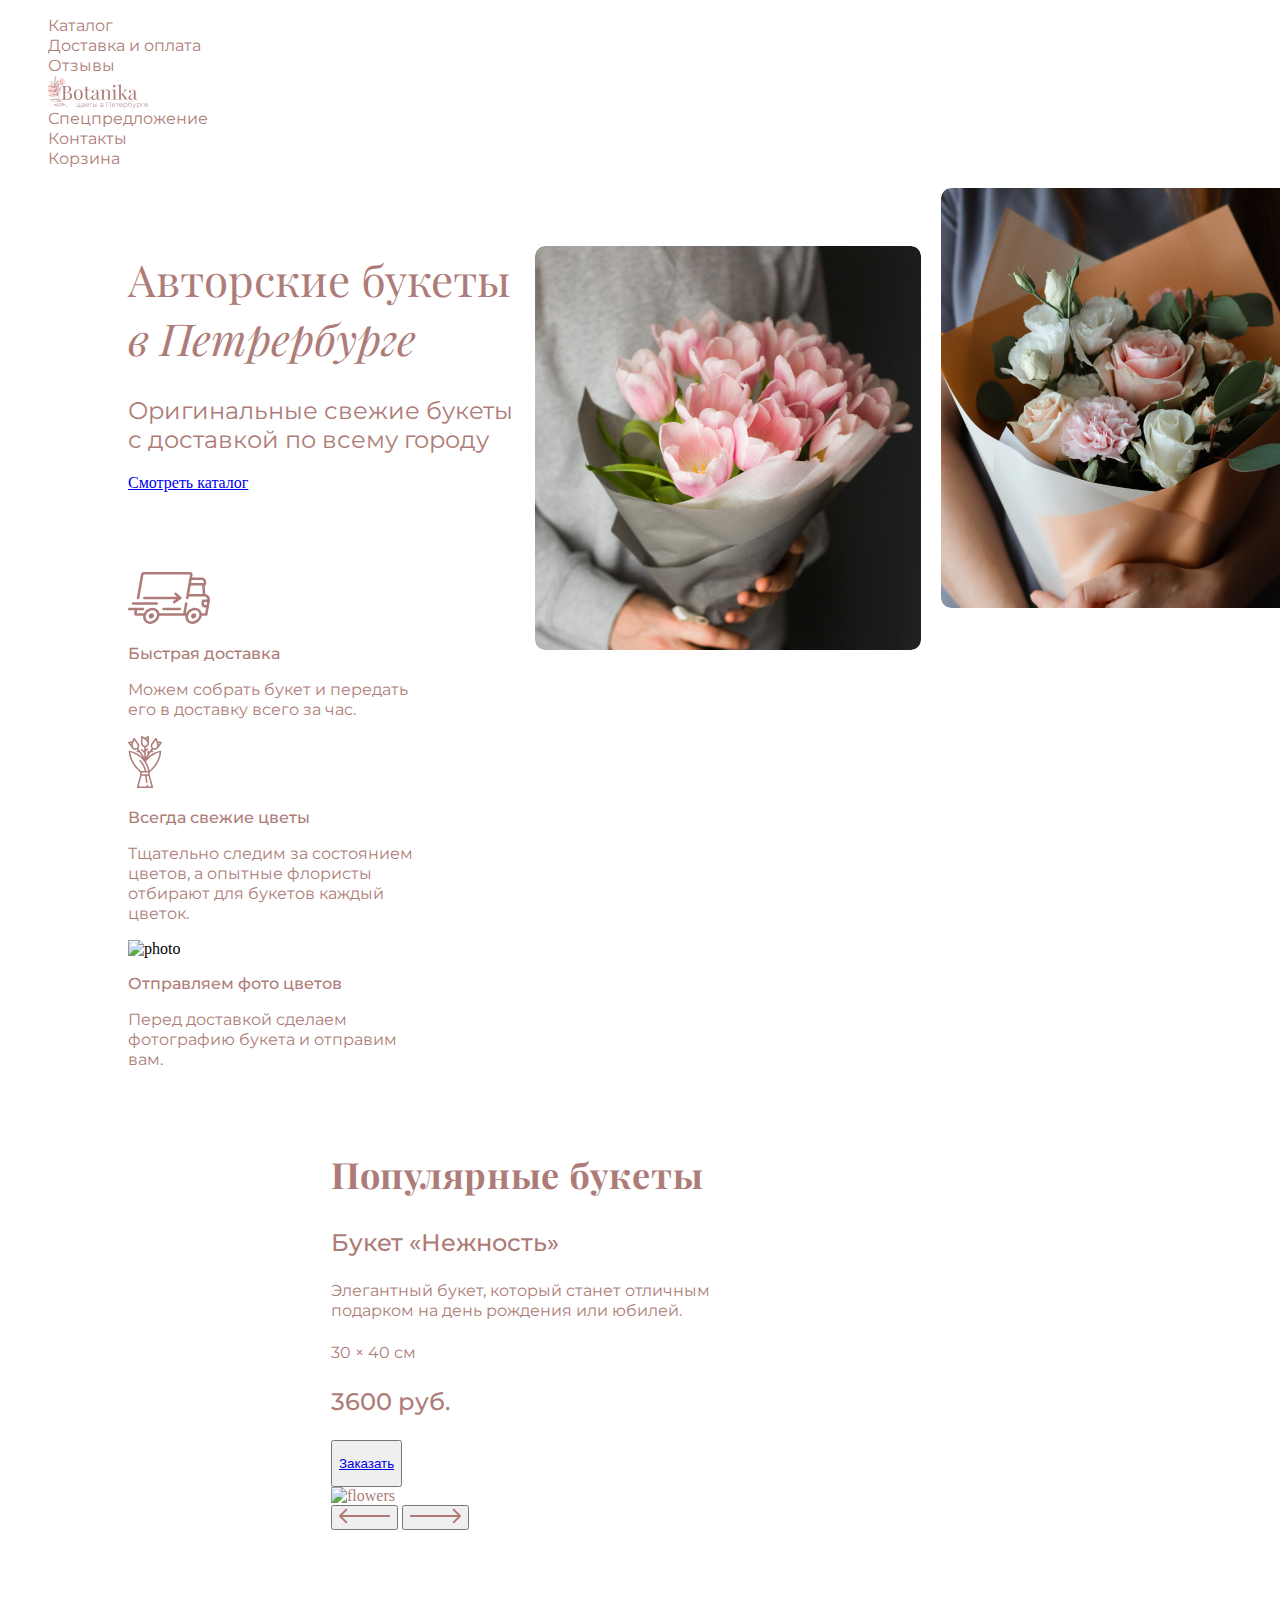
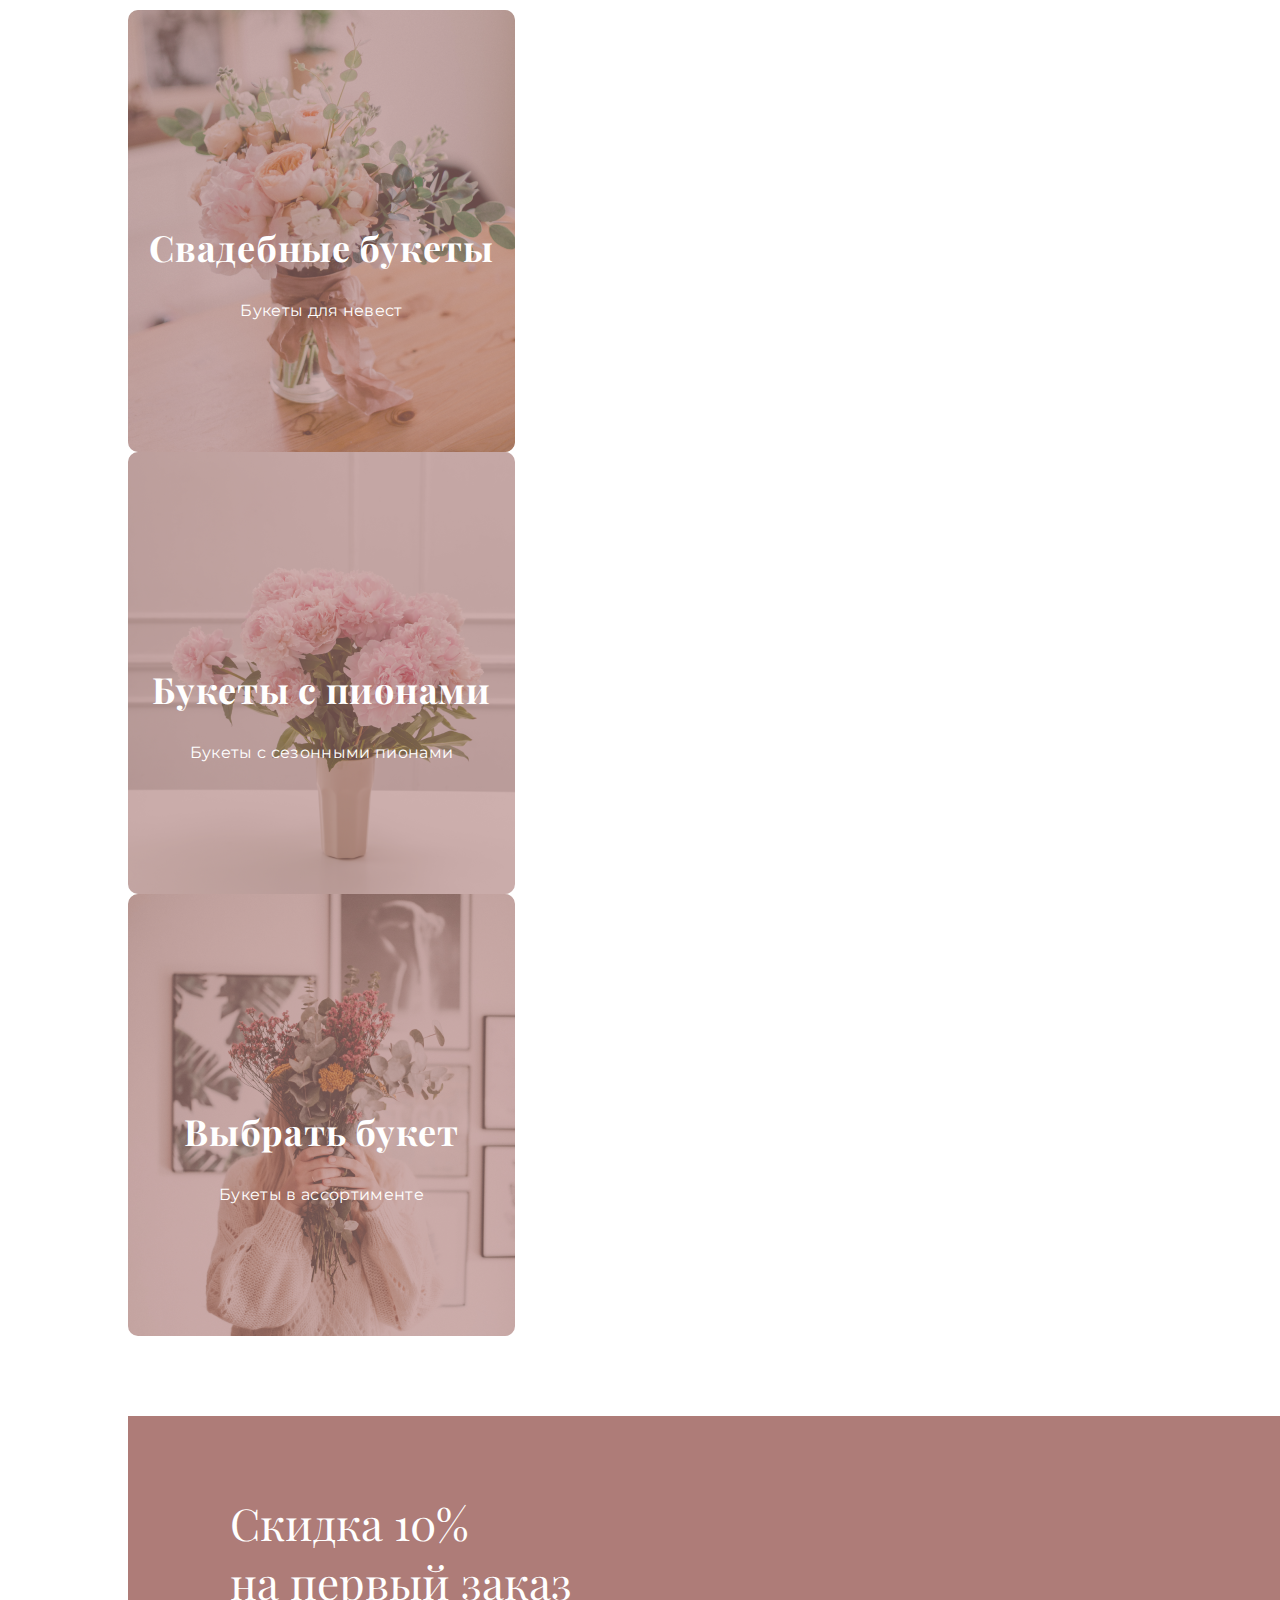
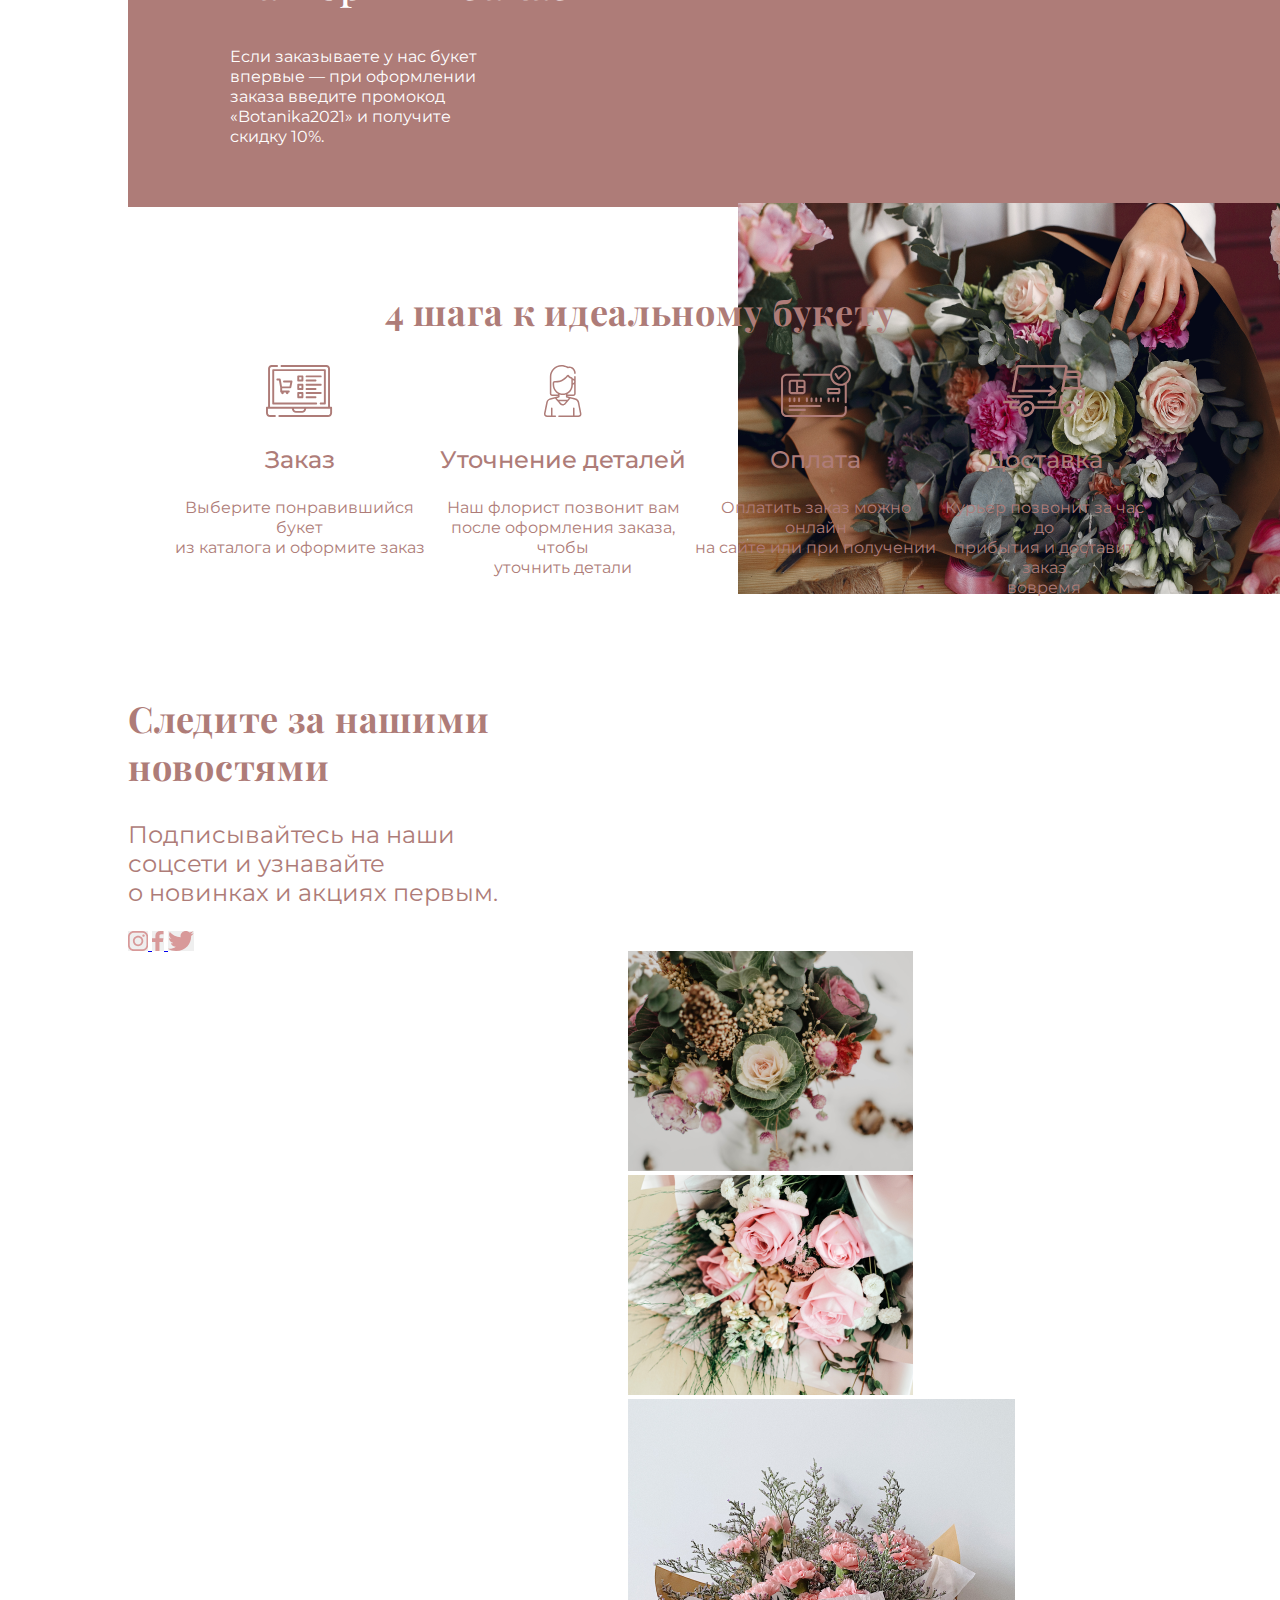
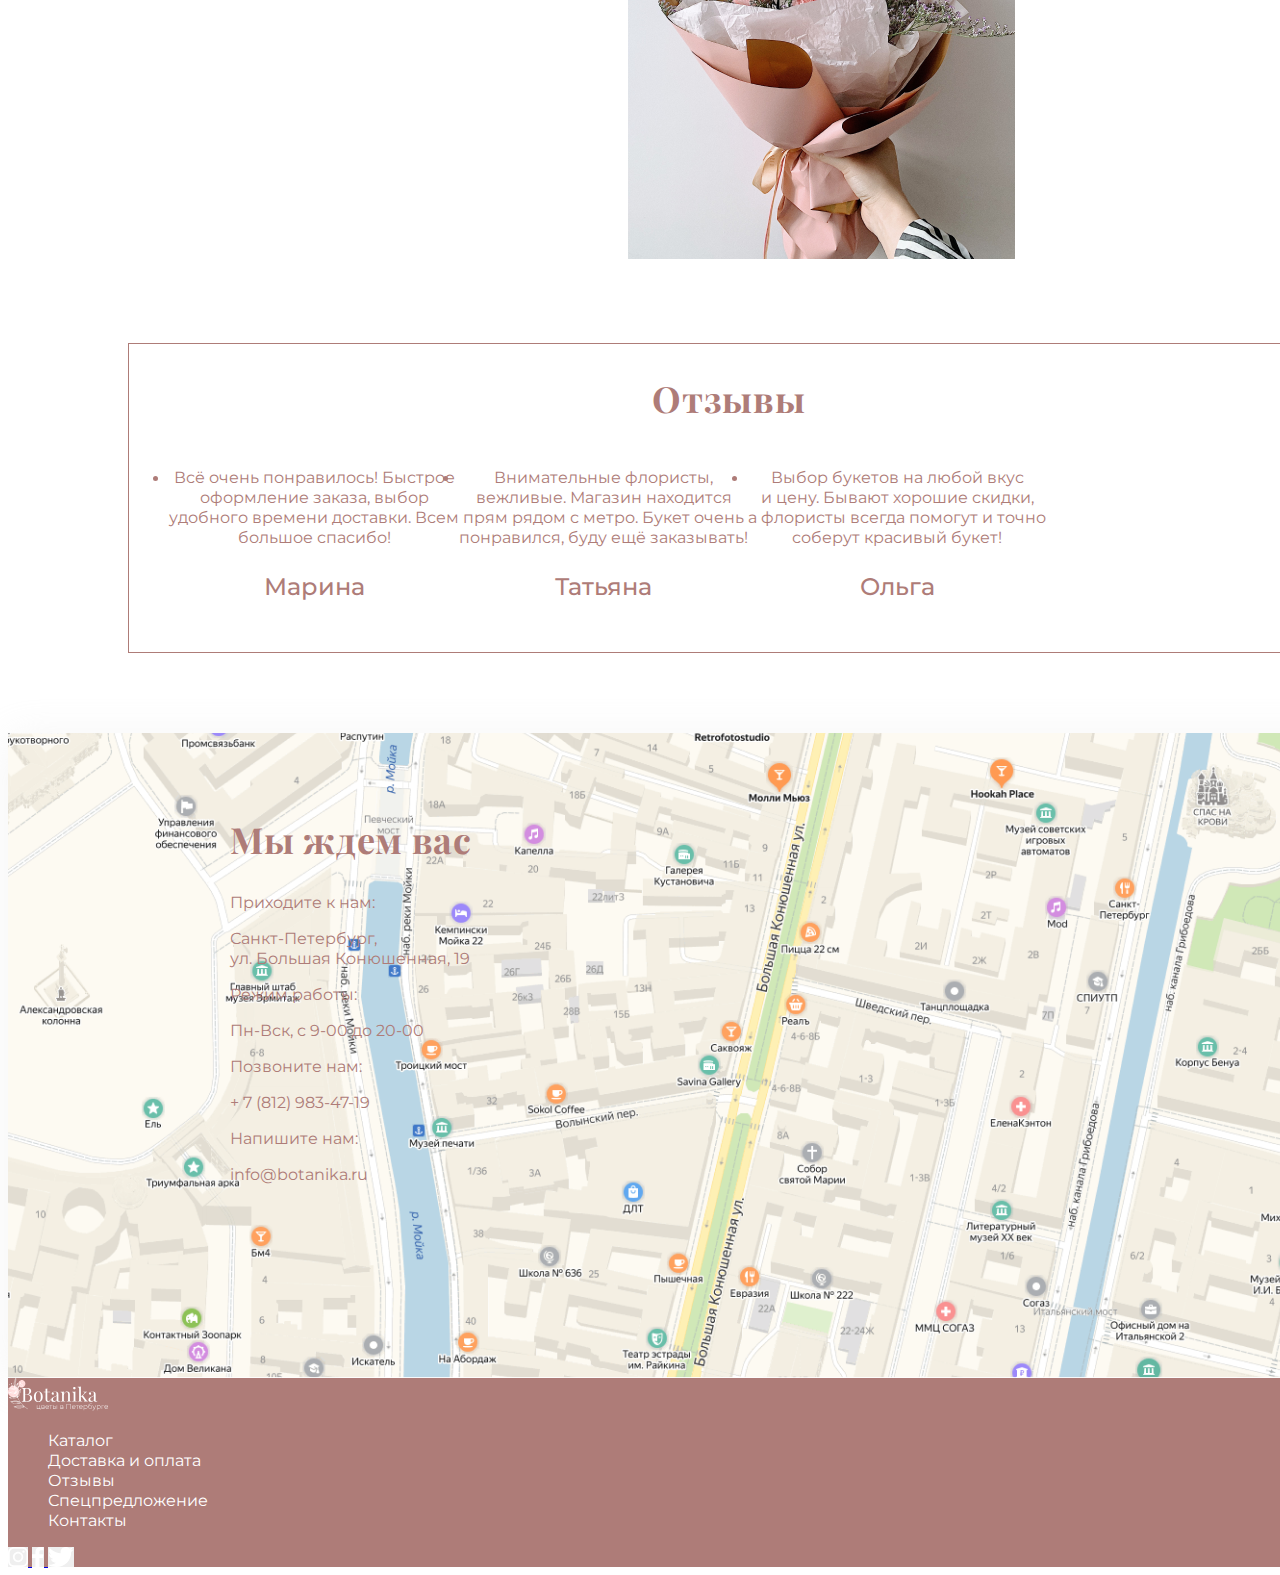
==== commit 74fc9599: "update html update CSS" ====
--- a/index.html
+++ b/index.html
@@ -196,7 +196,6 @@
 </section>
 
 <section class="steps">
-
      <h2 class="popularTitle">
          4 шага к идеальному букету
      </h2>
@@ -205,26 +204,26 @@
              <li >
                  <img class="stepsPictures" src="image/komp.svg" alt="art">
                  <p class="softTitle popularSubTitle">Заказ</p>
-                 <p>Выберите понравившийся букет<br>
+                 <p class="softTitle">Выберите понравившийся букет<br>
                      из каталога и оформите заказ</p>
              </li>
              <li>
                  <img class="stepsPictures" src="image/girl.svg" alt="logo">
                  <p class="softTitle popularSubTitle">Уточнение деталей</p>
-                 <p>Наш флорист позвонит вам<br>
+                 <p class="softTitle">Наш флорист позвонит вам<br>
                  после оформления заказа, чтобы<br>
                  уточнить детали</p>
              </li>
              <li>
                  <img class="stepsPictures" src="image/form.svg" alt="form">
                  <p class="softTitle popularSubTitle">Оплата</p>
-                 <p>Оплатить заказ можно онлайн<br>
+                 <p class="softTitle">Оплатить заказ можно онлайн<br>
                  на сайте или при получении<br></p>
              </li>
              <li>
                  <img class="stepsPictures" src="image/group.svg" alt="bus">
                  <p class="softTitle popularSubTitle">Доставка</p>
-                 <p>Курьер позвонит за час до<br>
+                 <p class="softTitle">Курьер позвонит за час до<br>
                  прибытия и доставит заказ<br>
                  вовремя</p>
              </li>
@@ -232,21 +231,27 @@
      </div>
 
 </section>
-    <!--
+
 <section class="news">
  <div class="newsText">
-     <h2 class="newsTitle">
+     <h2 class="popularTitle">
          Следите за нашими новостями
      </h2>
-     <p class="newsContent">
+     <p class="softTitle description">
          Подписывайтесь на наши<br>
          соцсети и узнавайте<br>
          о новинках и акциях первым.
      </p>
      <div class="socials">
-         <a class="instagram" href="https://google.com">Insta</a>a
-         <a class="twiter" href="https://google.com">Twiter</a>a
-         <a class="facebook" href="https://google.com">Facebook</a>a
+             <a href="https://google.com" target="_blank">
+                 <button class="instagram cta-btn rg"></button>
+             </a>
+             <a href="https://google.com" target="_blank">
+                 <button class="facebook cta-btn rg"></button>
+             </a>
+             <a href="https://google.com" target="_blank">
+                 <button class="twiter cta-btn rg"></button>
+             </a>
      </div>
  </div>
  <div class="newsPics">
@@ -257,38 +262,38 @@
 </section>
 
 <section class="feedback">
- <h2 class="feedbackTitle">
+ <h2 class="popularTitle">
      Отзывы
  </h2>
  <div class="feedbackContent">
      <ul>
          <li>
-             <p class="feedbackSubTile">
+             <p class="softTitle">
              Всё очень понравилось! Быстрое<br>
              оформление заказа, выбор<br>
              удобного времени доставки. Всем<br>
              большое спасибо!</p>
-             <h3 class="userName">
+             <h3  class="softTitle popularSubTitle">
                  Марина
              </h3>
          </li>
          <li>
-             <p class="feedbackSubTile">
+             <p class="softTitle">
              Внимательные флористы,<br>
              вежливые. Магазин находится<br>
              прям рядом с метро. Букет очень<br>
              понравился, буду ещё заказывать!</p>
-             <h3 class="userName">
+             <h3 class="softTitle popularSubTitle">
                  Татьяна
              </h3>
          </li>
          <li>
-             <p class="feedbackSubTile">
+             <p class="softTitle">
              Выбор букетов на любой вкус<br>
              и цену. Бывают хорошие скидки,<br>
              а флористы всегда помогут и точно<br>
              соберут красивый букет!</p>
-             <h3 class="userName">
+             <h3 class="softTitle popularSubTitle">
                  Ольга
              </h3>
          </li>
@@ -298,46 +303,62 @@
 </section>
 
 <section class="contacts">
- <div class="map">
      <div class="contactsContent">
-         <h2>Мы ждем вас</h2>
-         <p>Приходите к нам:</p>
-         <p>Санкт-Петербург,<br>
+         <h2 class="popularTitle">Мы ждем вас</h2>
+         <p class="softTitle">Приходите к нам:</p>
+         <p class="softTitle">Санкт-Петербург,<br>
              ул. Большая Конюшенная, 19</p>
-         <p>Режим работы:</p>
-         <p>Пн-Вск, с 9-00 до 20-00</p>
-         <p>Позвоните нам:</p>
-         <p>+ 7 (812) 983-47-19</p>
-         <p>Напишите нам:</p>
-         <p>info@botanika.ru</p>
+         <p class="softTitle">Режим работы:</p>
+         <p class="softTitle">Пн-Вск, с 9-00 до 20-00</p>
+         <p class="softTitle">Позвоните нам:</p>
+         <p class="softTitle">+ 7 (812) 983-47-19</p>
+         <p class="softTitle">Напишите нам:</p>
+         <p class="softTitle">info@botanika.ru</p>
      </div>
- </div>
-</section>-->
+</section>
 
 
 </main>
-<!--
+
 
 <footer>
 <div class="footerMenu">
-    <a class="logo" href="https://google.com"></a>
-    <ul class="nav">
-        <li>Каталог</li>
-        <li>Доставка и оплата</li>
-        <li>Отзывы</li>
-        <li>Спецпредложения</li>
-        <li>Контакты</li>
-    </ul>
+    <a href="https://google.com" target="_blank">
+        <img alt="logoFooter" src="image/logo-footer.svg">
+    </a>
+    <nav>
+        <ul class="leftMenu">
+            <li>
+                <a class="softTitle whiteColor" href="https://google.com" target="_blank">Каталог</a>
+            </li>
+            <li>
+                <a class="softTitle whiteColor" href="https://google.com" target="_blank">Доставка и оплата</a>
+            </li>
+            <li>
+                <a class="softTitle whiteColor" href="https://google.com" target="_blank">Отзывы</a>
+            </li>
+            <li>
+                <a class="softTitle whiteColor" href="https://google.com" target="_blank">Спецпредложение</a>
+            </li>
+            <li>
+                <a class="softTitle whiteColor" href="https://google.com" target="_blank">Контакты</a>
+            </li>
+        </ul>
+    </nav>
     <div class="socials">
-        <a class="instagram" href="https://google.com">Insta</a>a
-        <a class="twiter" href="https://google.com">Twiter</a>a
-        <a class="facebook" href="https://google.com">Facebook</a>a
+        <a href="https://google.com" target="_blank">
+            <button class="instagramFooter"></button>
+        </a>
+        <a href="https://google.com" target="_blank">
+            <button class="facebookFooter"></button>
+        </a>
+        <a href="https://google.com" target="_blank">
+            <button class="twiterFooter"></button>
+        </a>
     </div>
-
-
 </div>
 </footer>
--->
+
 
 </body>
 </html>
--- a/css/styles.css
+++ b/css/styles.css
@@ -31,6 +31,7 @@
 /* *** SECTION PROMOTION *** */
 .promotion {
     color:#AE7C78;
+    margin: 80px 120px 80px 120px;
 }
 .description {
     font-size: 24px;
@@ -47,7 +48,6 @@
     font-weight: normal;
     font-size: 44px;
     line-height: 59px;
-
 }
 
 .firstImg {
@@ -70,6 +70,10 @@
 
 /* *** SECTION ADVANTAGES *** */
 
+.advantages {
+    margin: 48px 120px 80px 120px;
+}
+
 .promotionTitle {
     font-weight: 500;
 }
@@ -77,6 +81,7 @@
 /* *** SECTION POPULAR *** */
 
 .popular {
+    margin: 80px 323px 80px 323px;
     color: #AE7C78;
 }
 
@@ -96,6 +101,9 @@
 }
 
 /* *** SECTION CATALOG *** */
+.catalogChapter {
+    margin: 80px 120px 80px 120px;
+}
 
 .catalogContent {
     padding-top: 183px;
@@ -132,7 +140,7 @@
 /* *** SECTION SALE *** */
 
 .sale {
-
+    margin: 80px 120px 80px 120px;
     width: 1200px;
     height: 391px;
     background-color: #AE7C78;
@@ -152,6 +160,7 @@
 .steps {
     text-align: center;
     color:#AE7C78;
+    margin: 80px 120px ;
 }
 
 .stepsBlock {
@@ -160,4 +169,114 @@
     display: flex;
 }
 
-/* доделать отступы в заголовке!+/* *** SECTION NEWS *** */
+
+.news {
+    margin: 80px 120px;
+    color: #AE7C78;
+}
+.newsText{
+    width: 490px;
+}
+.socials {
+    height: 20px;
+}
+
+.instagram {
+    height: 20px;
+    width: 20px;
+    border: none;
+    text-decoration:none;
+    background-repeat: no-repeat;
+    background-image: url(../image/instagram-icon.svg);
+}
+
+.twiter {
+    height: 20px;
+    width: 26px;
+    border: none;
+    text-decoration:none;
+    background-repeat: no-repeat;
+    background-image: url(../image/twitter-icon.svg);
+}
+
+.facebook {
+    height: 20px;
+    width: 12px;
+    border: none;
+    text-decoration:none;
+    background-repeat: no-repeat;
+    background-image: url(../image/facebook-icon.svg);
+}
+
+.newsPics {
+    padding-left: 500px;
+}
+
+/* *** SECTION FEEDBACK *** */
+
+.feedback {
+    display: block;
+    width: 1200px;
+    height: 308px;
+    margin: 80px 120px 80px 120px;
+    color: #AE7C78;
+    text-align: center;
+    border: 1px solid #AE7C78;
+}
+
+.feedbackContent ul {
+    display: flex;
+}
+
+/* *** SECTION CONTACTS *** */
+
+.contacts {
+    background-image: url(../image/map.png);
+    background-repeat: no-repeat;
+    width: 1440px;
+    height: 645px;
+}
+
+.contactsContent {
+    width: 386px;
+    height: 520px;
+    box-shadow: 0 4px 40px rgba(217, 217, 217, 0.3);
+    border-radius: 12px;
+    padding: 52px 832px 73px 222px;
+    color: #AE7C78;
+
+}
+
+/* *** SECTION CONTACTS *** */
+
+footer {
+
+    background-color: #AE7C78;
+    width: 1440px;
+}
+
+.instagramFooter {
+    height: 20px;
+    width: 20px;
+    border: none;
+    background-repeat: no-repeat;
+    background-image: url(../image/instagram-footer.svg);
+}
+
+.twiterFooter {
+    height: 20px;
+    width: 26px;
+    border: none;
+    background-repeat: no-repeat;
+    background-image: url(../image/twitter-footer.svg);
+}
+
+.facebookFooter {
+    height: 20px;
+    width: 12px;
+    border: none;
+    background-repeat: no-repeat;
+    background-image: url(../image/facebook-footer.svg);
+}
+
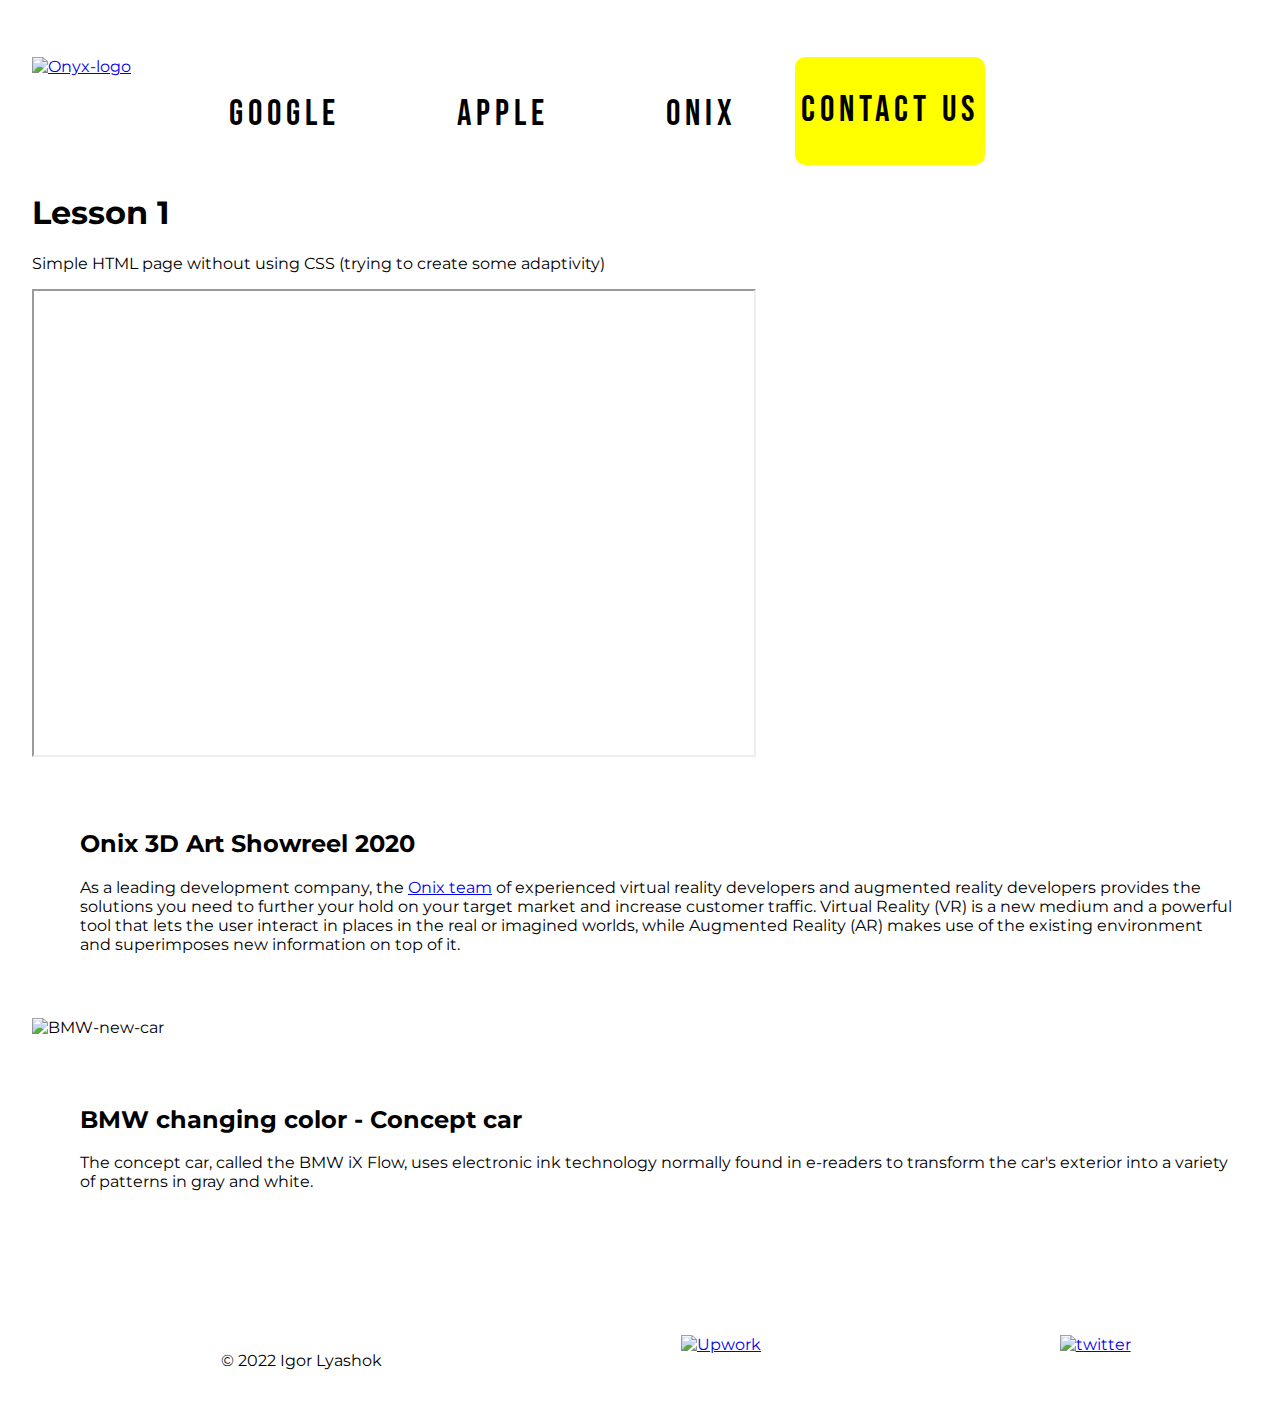
==== commit 7d7af8a7: "Update index.html" ====
--- a/index.html
+++ b/index.html
@@ -1,364 +1,105 @@
 <!DOCTYPE html>
-<html lang="eng">
+<html lang="en">
 <head>
-    <title>Flowers</title>
-    <meta content="text/html; charset=utf-8" http-equiv="content-type"/>
-    <meta content="Продажа цветов" name="keywords"/>
-    <meta content="Flowers shop" name="description"/>
-    <link rel="preconnect" href="https://fonts.googleapis.com">
-    <link rel="preconnect" href="https://fonts.gstatic.com" crossorigin>
-    <link href="https://fonts.googleapis.com/css2?family=Montserrat:wght@400;500;700&family=Playfair+Display:ital,wght@0,400;0,700;1,400&display=swap" rel="stylesheet">
-    <link href="css/styles.css" rel="stylesheet" type="text/css"/>
+  <meta charset="utf-8">
+  <title>Onix - phpCourse - Lesson1</title>
+  <meta content="Info for search ingenue's" name="keywords"/>
+  <meta content="My task for lesson 1 on HTML" name="description"/>
+  <link rel="preconnect" href="https://fonts.googleapis.com">
+  <link rel="preconnect" href="https://fonts.gstatic.com" crossorigin>
+  <link href="https://fonts.googleapis.com/css2?family=Bebas+Neue&family=Montserrat&display=swap" rel="stylesheet">
 </head>
-<body>
-
-<header>
-    <div class="line2"></div>
-    <nav>
-        <ul class="leftMenu">
-            <li>
-                <a class="softTitle" href="https://google.com" target="_blank">Каталог</a>
-            </li>
-            <li>
-                <a class="softTitle" href="https://google.com" target="_blank">Доставка и оплата</a>
-            </li>
-            <li>
-                <a class="softTitle" href="https://google.com" target="_blank">Отзывы</a>
-            </li>
-            <li class="logo">
-                <a href="https://google.com" target="_blank">
-                    <img alt="logo" src="image/logo.svg">
-                </a>
-            </li>
-            <li>
-                <a class="softTitle " href="https://google.com" target="_blank">Спецпредложение</a>
-            </li>
-            <li>
-                <a class="softTitle" href="https://google.com" target="_blank">Контакты</a>
-            </li>
-            <li>
-                <a class="softTitle" href="https://google.com" target="_blank">Корзина</a>
-            </li>
-        </ul>
-    </nav>
-
-    <div class="line3"></div>
+<body style="margin:2em 0 0 2em;font-family: Montserrat,serif;overflow: auto;">
+<header style="padding-top: 2%;">
+  <div style="display: flex;">
+    <a href="/"><img src="https://onix.academy/wp-content/themes/my_theme/assets/img/logo.svg" alt="Onyx-logo">
+    </a>
+    <ul class="menu" style="width:50%;
+        display:flex;
+        justify-content: space-around;
+        font-size: 27pt;
+        font-family: 'Bebas Neue', cursive;
+        letter-spacing: 5px;
+        list-style-type: none;">
+      <li><a style="text-decoration:none;color:black;" href="https://google.com">Google</a></li>
+      <li><a style="text-decoration:none;color:black;" href="https://www.apple.com/ua/">Apple</a></li>
+      <li><a style="text-decoration:none;color:black;" href="https://onix-systems.com/">Onix</a></li>
+    </ul>
+    <a target="_blank" href="https://google.com">
+      <button
+        style="height:3em;
+                  font-size: 27pt;
+                  font-family: 'Bebas Neue', cursive;
+                  letter-spacing: 5px;
+                  background:yellow;
+                  border-radius: 10px;
+                  border: none;
+                  ">
+        Contact us
+      </button>
+    </a>
+  </div>
 </header>
 <main>
-
-
-    <section class="promotion">
-            <div class="blocOne">
-                <h1 class="bigTitle">Авторские букеты<br> <span class="italic">в Петрербурге</span></h1>
-                <h2 class="softTitle description">Оригинальные свежие букеты <br> с доставкой по всему городу</h2>
-                <div>
-                    <a class="button" href="https://google.com" target="_blank"><p class="buttonCatalog">Смотреть
-                        каталог</p>
-                    </a>
-                </div>
-            </div>
-            <div class="images">
-                <img alt="flowers" class="firstImg"
-                     src="image/anna-tukhfatullina-food-photographer-stylist-unsplash.png">
-                <img alt="flowers" class="secondImg" src="image/taisiia-shestopal.png">
-            </div>
-        </section>
-
-    <section class="advantages">
-        <img alt="delivery" class="imgAdv" src="image/icon-one.svg">
-        <div class="adv">
-            <h3 class="softTitle promotionTitle">
-                Быстрая доставка
-            </h3>
-            <p class="softTitle">
-                Можем собрать букет и передать<br>
-                его в доставку всего за час.
-            </p>
-        </div>
-        <img alt="flower" class="imgAdv" src="image/icon-two.svg">
-        <div class="adv">
-            <h3 class="softTitle promotionTitle">
-                Всегда свежие цветы
-            </h3>
-            <p class="softTitle">
-                Тщательно следим за состоянием<br>
-                цветов, а опытные флористы<br>
-                отбирают для букетов каждый<br>
-                цветок.
-            </p>
-        </div>
-        <img alt="photo" class="imgAdv" src="image/icon3.svg">
-        <div class="adv">
-            <h3 class="softTitle promotionTitle">
-                Отправляем фото цветов
-            </h3>
-            <p class="softTitle">
-                Перед доставкой сделаем<br>
-                фотографию букета и отправим<br>
-                вам.
-            </p>
-        </div>
-    </section>
-
-   <section class="popular">
-       <h2 class="popularTitle">
-           Популярные букеты
-       </h2>
-       <div>
-
-           <div>
-               <h3 class="softTitle popularSubTitle">
-                   Букет «Нежность»
-               </h3>
-               <p class="softTitle">
-                   Элегантный букет, который станет отличным<br>
-                   подарком на день рождения или юбилей.
-               </p>
-               <h4  class="softTitle">
-                   30 × 40 см
-               </h4>
-               <p class="softTitle popularSubTitle">
-                   3600 руб.
-               </p>
-
-               <button>
-                   <a href="https://google.com" target="_blank">
-                   <p>Заказать</p>
-                   </a>
-               </button>
-           </div>
-           <img alt="flowers" src="image/popular.png">
-       </div>
-
-       <div>
-               <button>
-                       <a href="https://google.com" target="_blank">
-                            <img src="image/arrow-left.svg" alt="logo">
-                       </a>
-               </button>
-
-               <button>
-                    <a href="https://google.com" target="_blank">
-                        <img src="image/Arrow-right.svg" alt="logo">
-                    </a>
-               </button>
-       </div>
-
-   </section>
-
-<section class="catalogChapter">
-    <div class="catalogChapterOne catalogSegmentSize">
-        <div class="catalogBackground catalogSegmentSize">
-            <div class="catalogContent">
-                <h2 class="popularTitle">Свадебные букеты</h2>
-                <p class="softTitle catalogColor">
-                    Букеты для невест
-                </p>
-            </div>
-        </div>
+  <h1>Lesson 1</h1>
+  <p>Simple HTML page without using CSS (trying to create some adaptivity)</p>
+  <div>
+    <iframe style="width:45em; height:29em;"
+            src="https://www.youtube.com/embed/kVQjwHH7604"
+            title="YouTube video player"
+            allow="accelerometer; autoplay; clipboard-write;
+            encrypted-media; gyroscope; picture-in-picture"
+            allowfullscreen>
+    </iframe>
+    <div style="padding:3em;">
+      <h2>Onix 3D Art Showreel 2020</h2>
+      <p>As a leading development company, the <a href="https://onix-systems.com/dedicated-team">Onix team</a> of
+        experienced virtual reality developers
+        and augmented reality developers provides the solutions
+        you need to further your hold on your target market and increase customer traffic.
+        Virtual Reality (VR) is a new medium and a powerful tool
+        that lets the user interact in places in the real or imagined worlds,
+        while Augmented Reality (AR) makes use of the existing environment
+        and superimposes new information on top of it.</p>
     </div>
-    <div class="catalogChapterTwo catalogSegmentSize">
-        <div class="catalogBackground catalogSegmentSize">
-            <div class="catalogContent">
-                <h2 class="popularTitle">Букеты с пионами</h2>
-                <p class="softTitle catalogColor">
-                    Букеты с сезонными пионами
-                </p>
-            </div>
-        </div>
+  </div>
+  <div>
+    <img alt="BMW-new-car"
+         style="width:45em; height:29em;"
+         src="https://www.reuters.com/resizer/0gomICnipstvx-_A-rt55ebNFGY=/960x0/filters:quality(80)/cloudfront-us-east-2.images.arcpublishing.com/reuters/7UOKRCYY7NJTFHXVVO5XFZLCK4.jpg">
+    <div style="padding:3em;">
+      <h2>BMW changing color - Concept car</h2>
+      <p>The concept car, called the BMW iX Flow,
+        uses electronic ink technology normally found in e-readers
+        to transform the car's exterior into a variety of patterns
+        in gray and white.
+      </p>
     </div>
-    <div class="catalogChapterThree catalogSegmentSize">
-        <div class="catalogBackground catalogSegmentSize">
-            <div class="catalogContent">
-                <h2 class="popularTitle">Выбрать букет</h2>
-                <p class="softTitle catalogColor">
-                    Букеты в ассортименте
-                </p>
-            </div>
-        </div>
-    </div>
-</section>
-
-<section class="sale">
- <div class="saleContent ">
-     <h2 class="bigTitle whiteColor">Скидка 10% <br>
-         на первый заказ</h2>
-     <p class="softTitle whiteColor">
-         Если заказываете у нас букет<br>
-         впервые — при оформлении<br>
-         заказа введите промокод<br>
-         «Botanika2021» и получите<br>
-         скидку 10%.
-     </p>
- </div>
- <img class="saleImg" src="image/florist-makes-beautiful-bouquet-studio.png"
-      alt="florist-makes-beautiful-bouquet-studio">
-</section>
-
-<section class="steps">
-     <h2 class="popularTitle">
-         4 шага к идеальному букету
-     </h2>
-     <div class="stepsContent">
-         <ul class="stepsBlock">
-             <li >
-                 <img class="stepsPictures" src="image/komp.svg" alt="art">
-                 <p class="softTitle popularSubTitle">Заказ</p>
-                 <p class="softTitle">Выберите понравившийся букет<br>
-                     из каталога и оформите заказ</p>
-             </li>
-             <li>
-                 <img class="stepsPictures" src="image/girl.svg" alt="logo">
-                 <p class="softTitle popularSubTitle">Уточнение деталей</p>
-                 <p class="softTitle">Наш флорист позвонит вам<br>
-                 после оформления заказа, чтобы<br>
-                 уточнить детали</p>
-             </li>
-             <li>
-                 <img class="stepsPictures" src="image/form.svg" alt="form">
-                 <p class="softTitle popularSubTitle">Оплата</p>
-                 <p class="softTitle">Оплатить заказ можно онлайн<br>
-                 на сайте или при получении<br></p>
-             </li>
-             <li>
-                 <img class="stepsPictures" src="image/group.svg" alt="bus">
-                 <p class="softTitle popularSubTitle">Доставка</p>
-                 <p class="softTitle">Курьер позвонит за час до<br>
-                 прибытия и доставит заказ<br>
-                 вовремя</p>
-             </li>
-         </ul>
-     </div>
-
-</section>
-
-<section class="news">
- <div class="newsText">
-     <h2 class="popularTitle">
-         Следите за нашими новостями
-     </h2>
-     <p class="softTitle description">
-         Подписывайтесь на наши<br>
-         соцсети и узнавайте<br>
-         о новинках и акциях первым.
-     </p>
-     <div class="socials">
-             <a href="https://google.com" target="_blank">
-                 <button class="instagram cta-btn rg"></button>
-             </a>
-             <a href="https://google.com" target="_blank">
-                 <button class="facebook cta-btn rg"></button>
-             </a>
-             <a href="https://google.com" target="_blank">
-                 <button class="twiter cta-btn rg"></button>
-             </a>
-     </div>
- </div>
- <div class="newsPics">
-     <img src="image/samantha-gades.png" alt="flowrs">
-     <img src="image/insung-yoon.png" alt="flowrs">
-     <img src="image/demi-he-hPcxvCecdPI-unsplash.png" alt="flowrs">
- </div>
-</section>
-
-<section class="feedback">
- <h2 class="popularTitle">
-     Отзывы
- </h2>
- <div class="feedbackContent">
-     <ul>
-         <li>
-             <p class="softTitle">
-             Всё очень понравилось! Быстрое<br>
-             оформление заказа, выбор<br>
-             удобного времени доставки. Всем<br>
-             большое спасибо!</p>
-             <h3  class="softTitle popularSubTitle">
-                 Марина
-             </h3>
-         </li>
-         <li>
-             <p class="softTitle">
-             Внимательные флористы,<br>
-             вежливые. Магазин находится<br>
-             прям рядом с метро. Букет очень<br>
-             понравился, буду ещё заказывать!</p>
-             <h3 class="softTitle popularSubTitle">
-                 Татьяна
-             </h3>
-         </li>
-         <li>
-             <p class="softTitle">
-             Выбор букетов на любой вкус<br>
-             и цену. Бывают хорошие скидки,<br>
-             а флористы всегда помогут и точно<br>
-             соберут красивый букет!</p>
-             <h3 class="softTitle popularSubTitle">
-                 Ольга
-             </h3>
-         </li>
-     </ul>
- </div>
-
-</section>
-
-<section class="contacts">
-     <div class="contactsContent">
-         <h2 class="popularTitle">Мы ждем вас</h2>
-         <p class="softTitle">Приходите к нам:</p>
-         <p class="softTitle">Санкт-Петербург,<br>
-             ул. Большая Конюшенная, 19</p>
-         <p class="softTitle">Режим работы:</p>
-         <p class="softTitle">Пн-Вск, с 9-00 до 20-00</p>
-         <p class="softTitle">Позвоните нам:</p>
-         <p class="softTitle">+ 7 (812) 983-47-19</p>
-         <p class="softTitle">Напишите нам:</p>
-         <p class="softTitle">info@botanika.ru</p>
-     </div>
-</section>
-
-
+  </div>
 </main>
-
-
-<footer>
-<div class="footerMenu">
-    <a href="https://google.com" target="_blank">
-        <img alt="logoFooter" src="image/logo-footer.svg">
-    </a>
-    <nav>
-        <ul class="leftMenu">
-            <li>
-                <a class="softTitle whiteColor" href="https://google.com" target="_blank">Каталог</a>
-            </li>
-            <li>
-                <a class="softTitle whiteColor" href="https://google.com" target="_blank">Доставка и оплата</a>
-            </li>
-            <li>
-                <a class="softTitle whiteColor" href="https://google.com" target="_blank">Отзывы</a>
-            </li>
-            <li>
-                <a class="softTitle whiteColor" href="https://google.com" target="_blank">Спецпредложение</a>
-            </li>
-            <li>
-                <a class="softTitle whiteColor" href="https://google.com" target="_blank">Контакты</a>
-            </li>
-        </ul>
-    </nav>
-    <div class="socials">
-        <a href="https://google.com" target="_blank">
-            <button class="instagramFooter"></button>
-        </a>
-        <a href="https://google.com" target="_blank">
-            <button class="facebookFooter"></button>
-        </a>
-        <a href="https://google.com" target="_blank">
-            <button class="twiterFooter"></button>
-        </a>
-    </div>
-</div>
+<footer style="flex: 0 0 auto">
+  <ul style="display:flex;
+        justify-content: space-around;
+        margin-top:5em;
+        list-style-type: none;">
+    <li><p>© 2022 Igor Lyashok</p></li>
+    <li>
+      <a href="https://twitter.com" target="_blank">
+        <img alt="Upwork"
+             style="width: 5em;
+               height:5em;"
+             src="https://apksshare.com/wp-content/uploads/2021/06/Upwork-for-Freelancers-APK-MOD-Download-1.36.1.png">
+      </a>
+    </li>
+    <li>
+      <a href="https://twitter.com" target="_blank">
+        <img alt="twitter"
+             style="width: 5em;
+               height:5em;"
+             src="https://cdn-icons-png.flaticon.com/512/124/124021.png">
+      </a>
+    </li>
+  </ul>
 </footer>
-
-
 </body>
 </html>
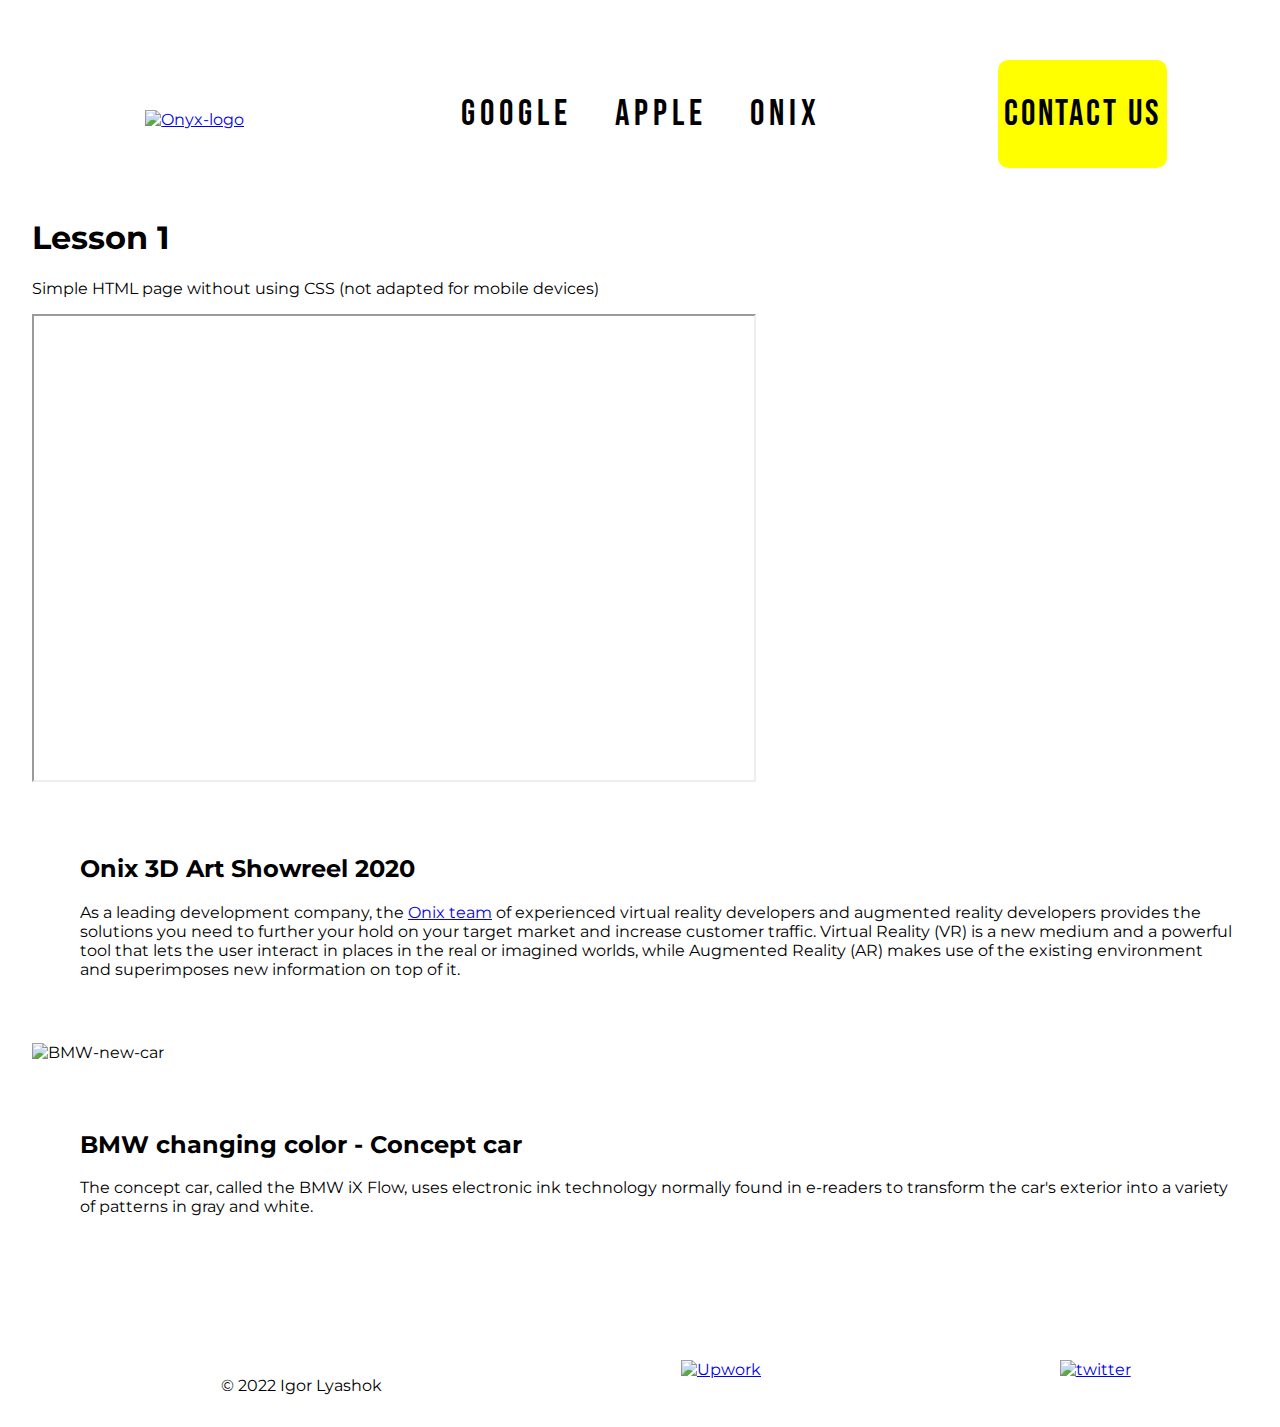
==== commit 1b4ab05f: "fixing menu" ====
--- a/index.html
+++ b/index.html
@@ -10,13 +10,13 @@
   <link href="https://fonts.googleapis.com/css2?family=Bebas+Neue&family=Montserrat&display=swap" rel="stylesheet">
 </head>
 <body style="margin:2em 0 0 2em;font-family: Montserrat,serif;overflow: auto;">
-<header style="padding-top: 2%;">
-  <div style="display: flex;">
+<header style="padding: 2% 2%;">
+  <div style="display: flex;align-items: baseline;justify-content: space-around">
     <a href="/"><img src="https://onix.academy/wp-content/themes/my_theme/assets/img/logo.svg" alt="Onyx-logo">
     </a>
-    <ul class="menu" style="width:50%;
+    <ul class="menu" style="width:10em;
         display:flex;
-        justify-content: space-around;
+        justify-content: space-between;
         font-size: 27pt;
         font-family: 'Bebas Neue', cursive;
         letter-spacing: 5px;
@@ -30,7 +30,7 @@
         style="height:3em;
                   font-size: 27pt;
                   font-family: 'Bebas Neue', cursive;
-                  letter-spacing: 5px;
+                  letter-spacing: 0.08em;
                   background:yellow;
                   border-radius: 10px;
                   border: none;
@@ -42,7 +42,7 @@
 </header>
 <main>
   <h1>Lesson 1</h1>
-  <p>Simple HTML page without using CSS (trying to create some adaptivity)</p>
+  <p>Simple HTML page without using CSS (not adapted for mobile devices)</p>
   <div>
     <iframe style="width:45em; height:29em;"
             src="https://www.youtube.com/embed/kVQjwHH7604"
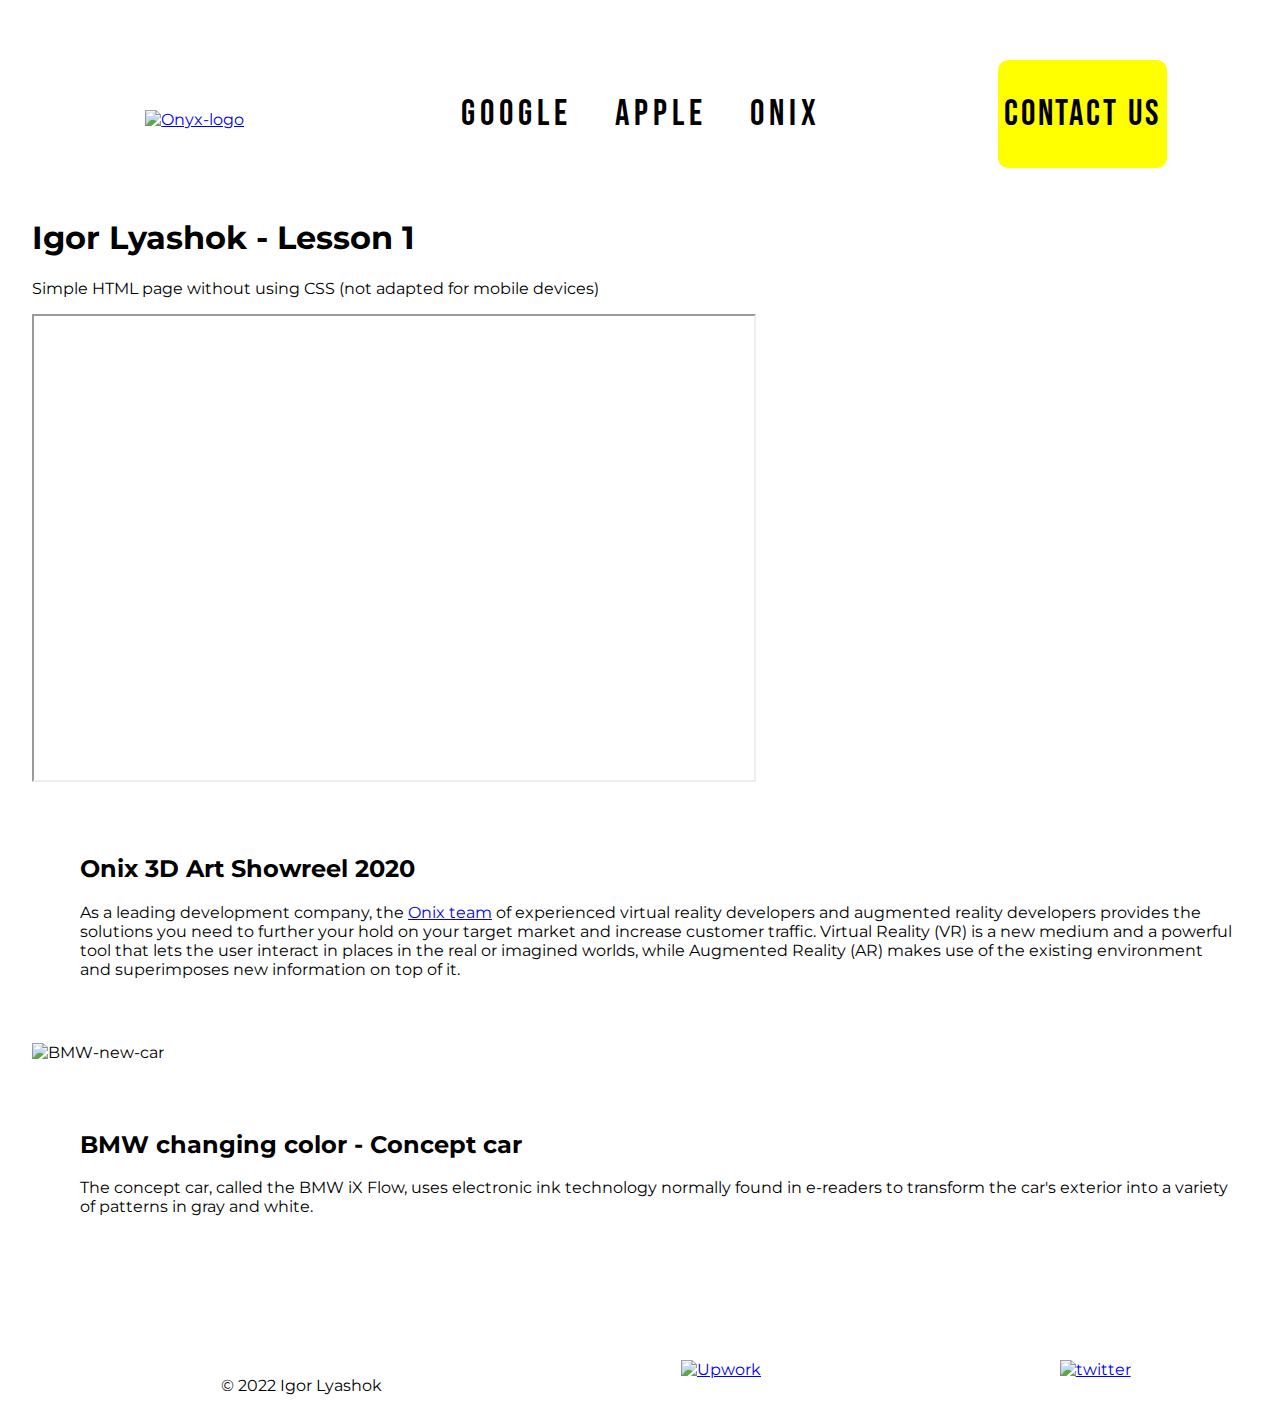
==== commit 0488c652: "updating the name" ====
--- a/index.html
+++ b/index.html
@@ -2,7 +2,7 @@
 <html lang="en">
 <head>
   <meta charset="utf-8">
-  <title>Onix - phpCourse - Lesson1</title>
+  <title>Onix - phpCourse - Lesson1 - Igor Lyashok</title>
   <meta content="Info for search ingenue's" name="keywords"/>
   <meta content="My task for lesson 1 on HTML" name="description"/>
   <link rel="preconnect" href="https://fonts.googleapis.com">
@@ -41,7 +41,7 @@
   </div>
 </header>
 <main>
-  <h1>Lesson 1</h1>
+  <h1>Igor Lyashok - Lesson 1</h1>
   <p>Simple HTML page without using CSS (not adapted for mobile devices)</p>
   <div>
     <iframe style="width:45em; height:29em;"
@@ -84,7 +84,7 @@
         list-style-type: none;">
     <li><p>© 2022 Igor Lyashok</p></li>
     <li>
-      <a href="https://twitter.com" target="_blank">
+      <a href="https://www.upwork.com/" target="_blank">
         <img alt="Upwork"
              style="width: 5em;
                height:5em;"
